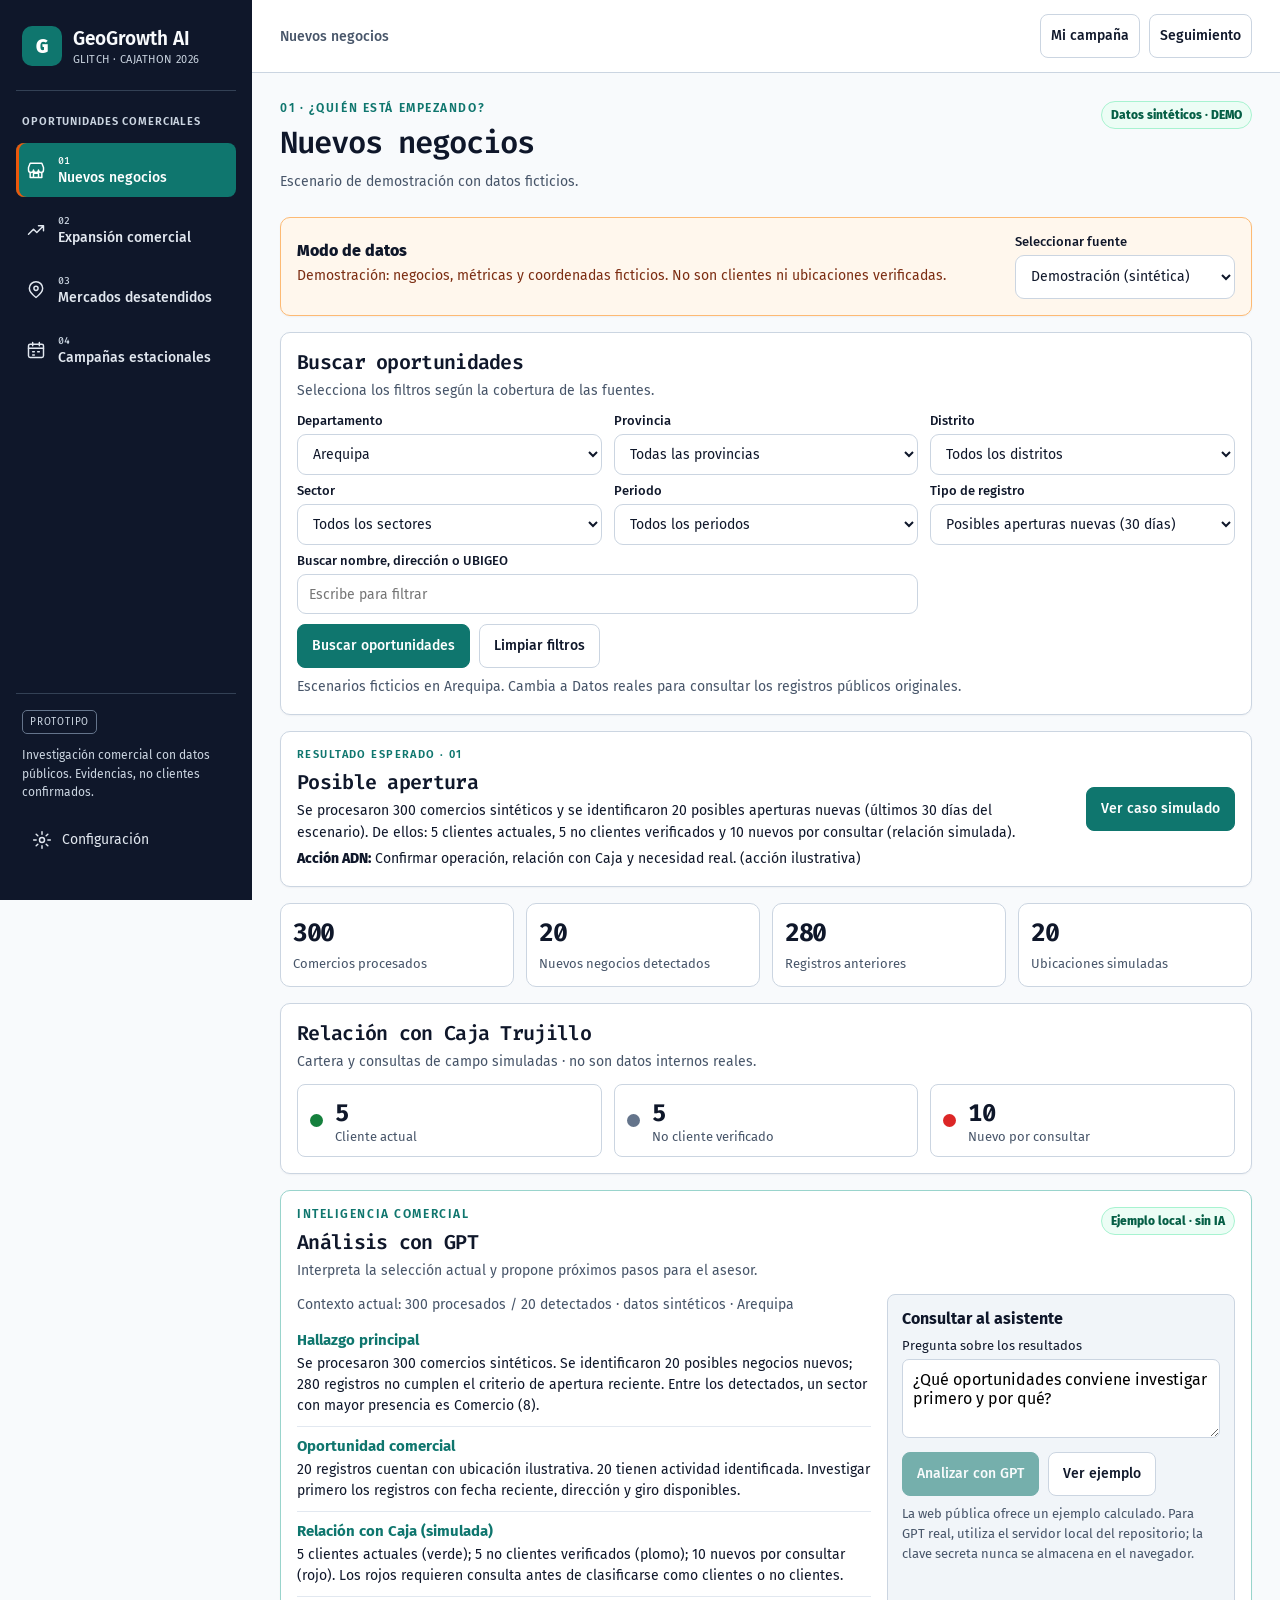
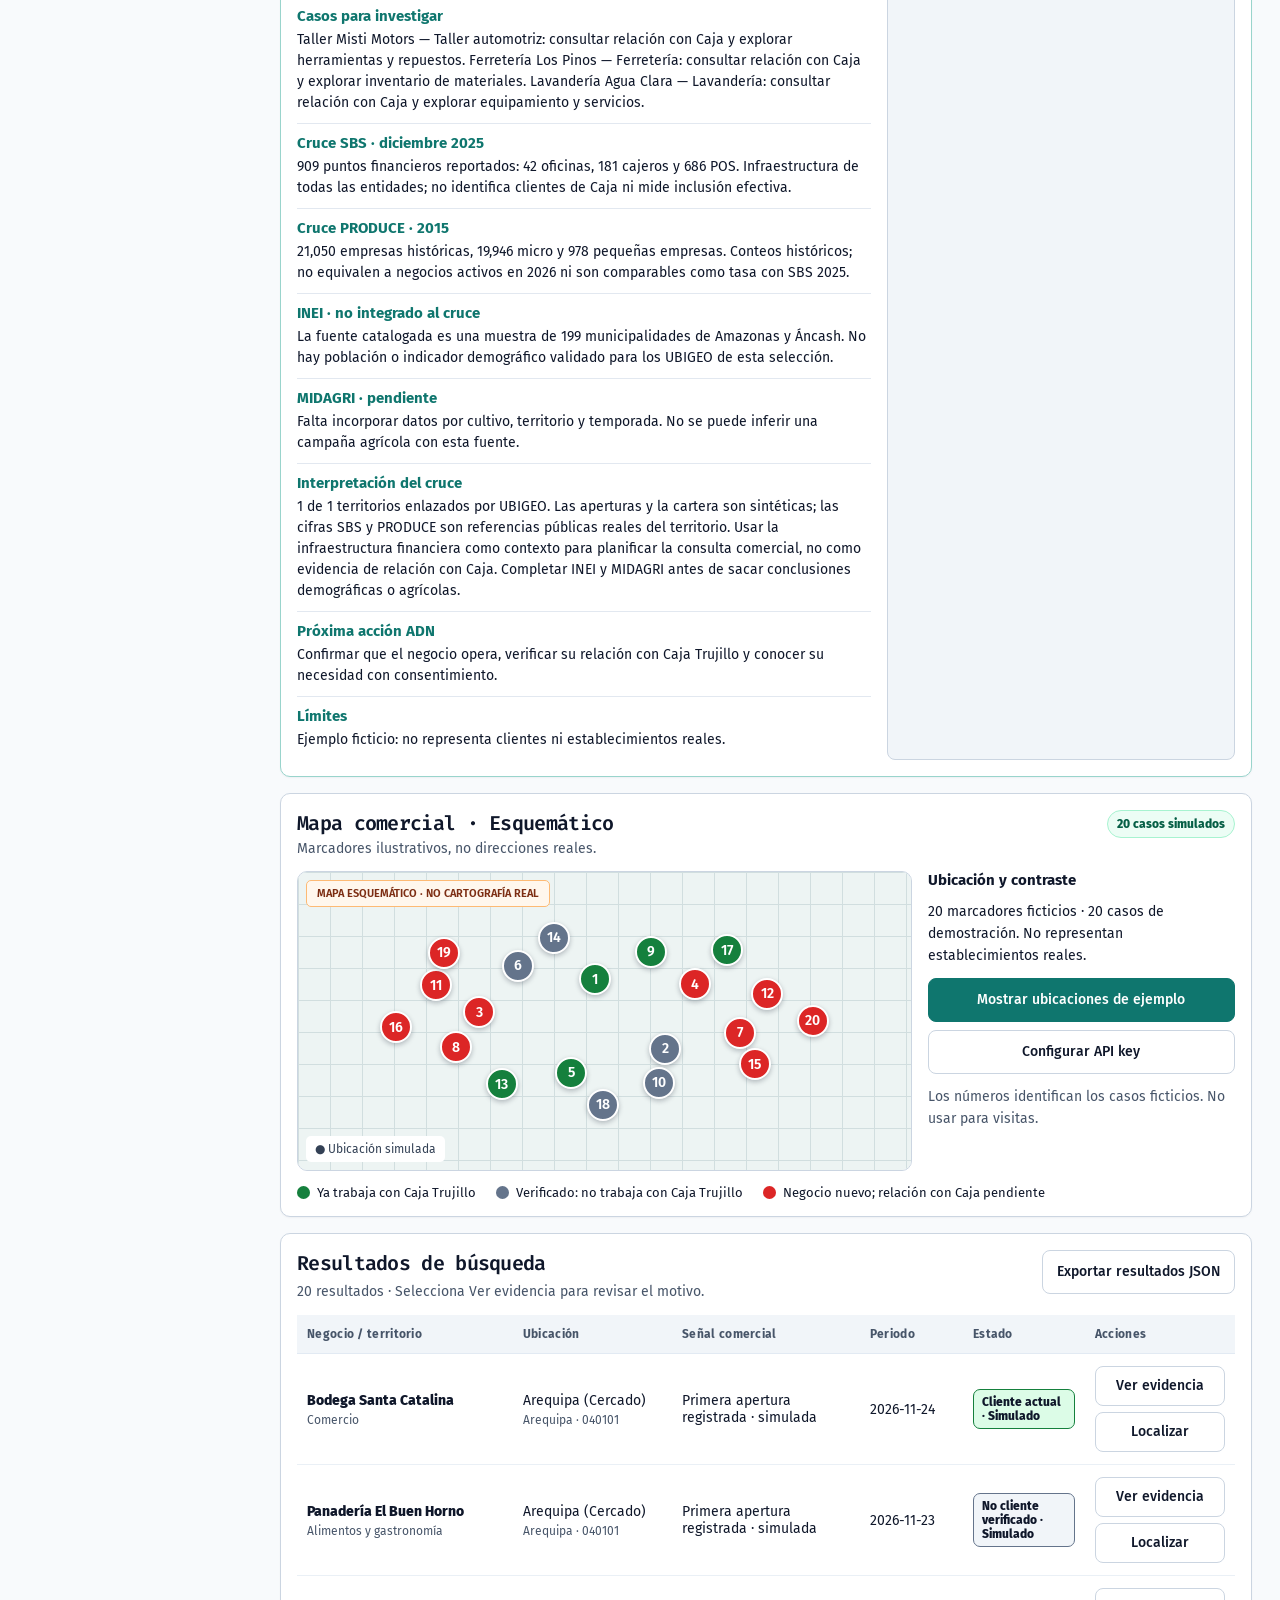
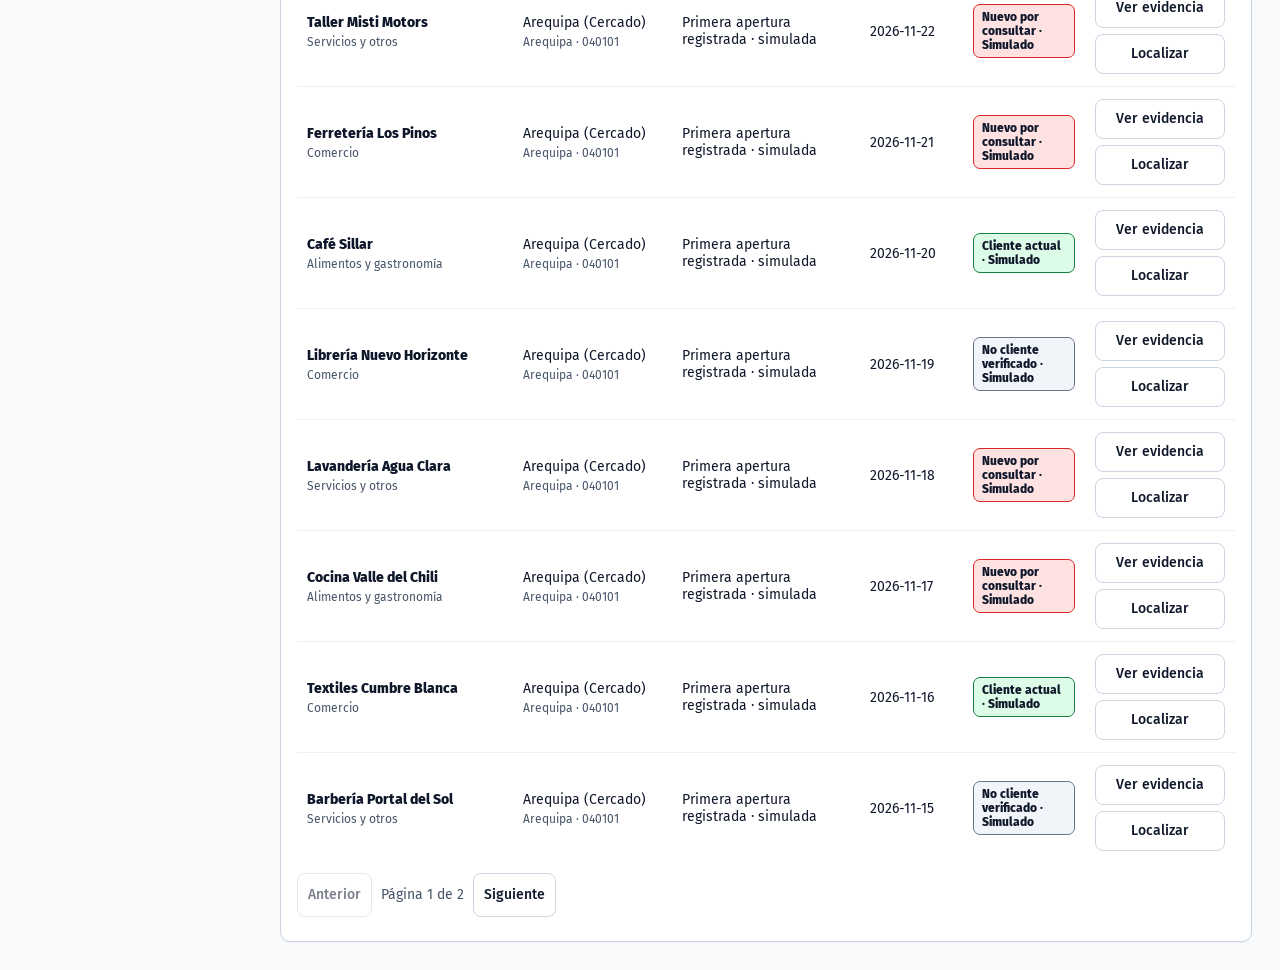
==== index.html @ cb809e3d "Include territorial source cross-reference in commercial GPT analysis" ====
<!doctype html>
<html lang="es"><head><meta charset="utf-8"><meta name="viewport" content="width=device-width, initial-scale=1">
<meta name="description" content="GeoGrowth AI: Nuevos negocios. Prototipo de investigación comercial territorial.">
<title>Nuevos negocios · GeoGrowth AI</title>
<link rel="stylesheet" href="assets/app.css?v=029e3f1d6f1f"><link rel="stylesheet" href="assets/mercados-desatendidos.css?v=26a26fd97ef8"><link rel="stylesheet" href="assets/pro-max.css?v=c8edd06e86af">
<script defer src="assets/shell.js?v=7aade45a025c"></script><script defer src="assets/map-integrado.js?v=fd9ad309660d"></script><script defer src="assets/map-v11-bridge.js?v=2d764fbc8651"></script><script defer src="assets/google-v11.js?v=cdaea2d5b534"></script><script defer src="assets/seasonal.js?v=c3a5a7b56f71"></script><script defer src="assets/campo.js?v=6d9f568d8e3c"></script><script defer src="assets/demo-data.js?v=97afb837b47a"></script><script defer src="assets/ai-analysis.js?v=a35c7c6327af"></script><script defer src="assets/unified.js?v=356809bb41f9"></script><script defer src="assets/app.js?v=afc7b60ac526"></script></head>
<body data-role="analista" data-section="bandeja"><a href="#content" class="skip-link">Saltar al contenido</a>
<div class="layout"><aside class="sidebar" aria-label="Navegación principal"><div class="logo"><div class="logo-mark" aria-hidden="true">G</div><div><b>GeoGrowth AI</b><span>GLITCH · CAJATHON 2026</span></div></div><div class="nav-caption">OPORTUNIDADES COMERCIALES</div><nav class="nav" id="nav" aria-label="Cuatro oportunidades"></nav><div class="side-bottom"><span class="prototype-tag">PROTOTIPO</span><p>Investigación comercial con datos públicos. Evidencias, no clientes confirmados.</p><div id="settingsLink"></div></div></aside><div class="main"><header class="topbar"><span class="breadcrumb" id="breadcrumb">Nuevos negocios</span><div class="actions" id="roleSwitch"></div></header><main id="content" class="main-inner" tabindex="-1"><div class="card" role="status">Cargando GeoGrowth AI…</div></main></div></div><div id="toast" class="toast" role="status" aria-live="polite" hidden></div></body></html>
---- assets/app.css ----
:root{font-family:Inter,ui-sans-serif,"Segoe UI",Arial,sans-serif;color:#152b44;background:#f3f6fa;--navy:#102d4b;--ink:#172c45;--teal:#007b79;--blue:#2e62d2;--line:#dfe7f0;--muted:#637b91;--bg:#f3f6fa;--white:#fff;--green:#14785b}*{box-sizing:border-box}body{margin:0}button,input,select,textarea{font:inherit}button{cursor:pointer}button:disabled{cursor:not-allowed;opacity:.55}a{text-decoration:none;color:#205ab5}h1,h2,h3,h4,p{margin:0}p{line-height:1.55}h1{font-size:27px;letter-spacing:-.045em}h2{font-size:19px;letter-spacing:-.03em}h3{font-size:15px}small{font-size:11px}b,strong{font-weight:750}.layout{display:grid;grid-template-columns:240px minmax(0,1fr);min-height:100vh}.sidebar{background:#102b49;color:#e6f0fc;position:sticky;top:0;height:100vh;display:flex;flex-direction:column;padding:24px 14px}.logo{display:flex;gap:11px;align-items:center;padding:6px 9px 21px;border-bottom:1px solid #ffffff25}.logo-mark{height:40px;width:40px;display:grid;place-items:center;border-radius:11px;background:#30b7ab;color:#07283b;font-size:19px;font-weight:900}.logo b{font-size:17px}.logo span{display:block;font-size:10px;color:#9ab2cb;margin-top:3px}.role{border:1px solid #ffffff32;border-radius:11px;padding:13px;margin:20px 7px 12px;background:#ffffff0d}.role small{color:#9db8d2;display:block}.role b{font-size:13px}.nav{display:grid;gap:5px;margin-top:10px}.nav button,.nav a{width:100%;text-align:left;border:0;background:transparent;color:#cbd9e9;border-radius:9px;padding:12px 13px;display:flex;align-items:center;gap:10px;font-size:12px;font-weight:650}.nav button:hover,.nav a:hover,.nav button.active{background:#ffffff18;color:#fff}.nav .number{font-size:10px;color:#a8d2dc;font-variant-numeric:tabular-nums}.side-bottom{margin-top:auto;padding:15px 11px;font-size:10px;color:#9db7d1;line-height:1.65;border-top:1px solid #ffffff20}.side-bottom a{color:#a9e6ea}.main{min-width:0}.topbar{height:70px;background:#fff;border-bottom:1px solid var(--line);display:flex;align-items:center;justify-content:space-between;padding:0 34px;gap:12px}.topbar .breadcrumb{color:#71839a;font-size:12px}.topbar .actions{display:flex;align-items:center;gap:9px}.topbar .actions a{font-size:11px;font-weight:750}.main-inner{max-width:1440px;padding:30px 34px 90px;margin:auto}.page-head{display:flex;align-items:flex-start;justify-content:space-between;gap:22px;margin-bottom:22px}.eyebrow{font-size:10px;color:#08797c;font-weight:850;letter-spacing:.13em;text-transform:uppercase;display:block;margin-bottom:8px}.subtitle{font-size:12px;color:#698096;margin-top:8px;max-width:850px;line-height:1.7}.badge{display:inline-flex;align-items:center;background:#eaf4f9;border:1px solid #c8e2e8;color:#1d6071;border-radius:99px;font-size:10px;font-weight:800;padding:6px 9px;white-space:nowrap}.badge.amber{background:#fff5e6;border-color:#edddb6;color:#856025}.badge.green{background:#e9f7ef;border-color:#c8e4d4;color:#1a714e}.badge.grey{background:#eef2f7;border-color:#dce3ec;color:#5b6e85}.btn{display:inline-flex;align-items:center;justify-content:center;gap:7px;border:1px solid #cbd9e8;background:#fff;color:#265283;font-size:11px;font-weight:800;padding:11px 14px;border-radius:9px;min-height:39px;line-height:1.2;cursor:pointer}.btn.primary{background:#245dcb;border-color:#245dcb;color:#fff}.btn.teal{background:#007c79;border-color:#007c79;color:#fff}.btn.ghost{background:transparent}.btn.small{padding:8px 10px;min-height:32px}.btn:hover{filter:brightness(.97)}.actions-row{display:flex;flex-wrap:wrap;gap:9px;align-items:center;margin:14px 0}.card{background:#fff;border:1px solid var(--line);border-radius:14px;padding:19px;box-shadow:0 8px 26px #0f345407}.card+.card{margin-top:15px}.card-header{display:flex;justify-content:space-between;align-items:center;gap:15px;margin-bottom:14px}.card-header p{font-size:11px;color:#73869a;margin-top:5px}.card h2,.card h3{color:#173656}.callout{padding:14px 16px;border-radius:11px;border:1px solid #d7e8f0;background:#f1f8fb;color:#385b75;font-size:11px;line-height:1.65;margin:15px 0}.callout.warn{background:#fff9ed;border-color:#f1dfb9;color:#765a2a}.callout.ok{background:#eff9f4;border-color:#d1e9de;color:#326d53}.muted{font-size:11px;color:var(--muted);line-height:1.6}.kpi-grid{display:grid;grid-template-columns:repeat(4,minmax(0,1fr));gap:13px;margin:18px 0}.kpi{padding:19px 17px;background:#fff;border:1px solid var(--line);border-radius:13px}.kpi b{font-size:27px;color:#12375e;display:block;letter-spacing:-.045em;font-variant-numeric:tabular-nums}.kpi small{color:#607d97;line-height:1.5;display:block;margin-top:5px}.grid-2{display:grid;grid-template-columns:repeat(2,minmax(0,1fr));gap:15px}.grid-main{display:grid;grid-template-columns:minmax(0,1.48fr) minmax(270px,.92fr);gap:15px}.grid-3{display:grid;grid-template-columns:repeat(3,minmax(0,1fr));gap:13px}.stepflow{display:grid;grid-template-columns:repeat(5,minmax(0,1fr));gap:9px;margin:20px 0}.step{border:1px solid #d9e6ef;background:#fff;border-radius:11px;padding:14px 13px;min-width:0}.step small{display:block;font-size:10px;color:#8294a5;margin-bottom:7px}.step b{font-size:12px;color:#20456a;line-height:1.45}.form-grid{display:grid;grid-template-columns:repeat(3,minmax(0,1fr));gap:13px}.field label{display:block;font-size:11px;font-weight:750;color:#41607d;margin-bottom:6px}.field input,.field select,.field textarea{width:100%;border:1px solid #cfdae7;background:white;border-radius:9px;min-height:42px;padding:10px 11px;font-size:12px;color:#173653}.field textarea{min-height:95px;resize:vertical}.field input[type=range]{min-height:30px;padding:0}.field small{color:#627a93}.form-grid.two{grid-template-columns:repeat(2,minmax(0,1fr))}.tablewrap{overflow:auto;max-width:100%}table{border-collapse:collapse;width:100%;font-size:11px}thead th{color:#617991;background:#f7f9fc;font-size:10px;letter-spacing:.025em;text-align:left;border-bottom:1px solid #e2eaf3;padding:12px 10px;white-space:nowrap}td{padding:12px 10px;border-bottom:1px solid #eaf0f6;color:#3c5875;vertical-align:top}td strong{color:#1a3d63}tr:last-child td{border-bottom:0}tr:hover td{background:#fbfdff}.num{text-align:right;font-variant-numeric:tabular-nums;white-space:nowrap}.nowrap{white-space:nowrap}.meter{height:9px;border-radius:10px;background:#e7eef5;overflow:hidden;margin:8px 0}.meter>span{height:100%;display:block;background:#177e83}.meter.blue>span{background:#3768d1}.meter.amber>span{background:#d59c34}.stat-line{display:flex;justify-content:space-between;align-items:center;gap:12px;padding:11px 0;border-bottom:1px solid #ebf0f5;font-size:12px}.stat-line:last-child{border:0}.stat-line span{color:#56738f}.stat-line b{font-variant-numeric:tabular-nums;color:#193f64}.formula{background:#0e3050;color:#e6f5fa;padding:17px;border-radius:12px;text-align:center;font-size:19px;font-weight:850;letter-spacing:.01em;font-variant-numeric:tabular-nums}.formula small{display:block;color:#b6ccda;font-size:10px;font-weight:600;margin-top:9px}.signal{padding:15px;background:#f8fbfe;border:1px solid #e3ebf3;border-radius:11px;margin:10px 0}.signal b{font-size:12px;color:#173e63}.signal p{font-size:11px;color:#627b91;margin-top:7px}.signal .meta{font-size:10px;color:#7a91a3;margin-top:7px}.tag{display:inline-block;font-size:10px;font-weight:750;padding:5px 8px;border-radius:7px;background:#eef4fc;color:#2d668b;border:1px solid #d7e7f2}.tag.red{background:#fff1f0;border-color:#eed6d4;color:#b04c3d}.tag.green{background:#edf8ef;border-color:#d5ebd9;color:#287447}.tag.warn{background:#fff6e8;border-color:#ecdbbe;color:#876325}.candidate{padding:16px;border:1px solid #dae5ef;border-radius:12px;margin-bottom:11px;background:#fff}.candidate.active{border-color:#55a2b7;background:#f5fbfe}.candidate h3{font-size:13px}.candidate p{font-size:11px;color:#58738a;margin-top:6px}.candidate .meta{display:flex;gap:7px;flex-wrap:wrap;margin:9px 0}.candidate .btn{margin-top:9px}.brief-head{background:linear-gradient(115deg,#123a63,#126d7a);color:#fff;border-radius:15px;padding:24px;margin:15px 0}.brief-head h2{color:#fff;font-size:23px}.brief-head p{color:#cee4ed;font-size:12px;margin-top:9px;max-width:740px}.brief-head .badge{margin-bottom:10px}.brief-grid{display:grid;grid-template-columns:repeat(2,minmax(0,1fr));gap:11px}.brief-box{background:#f7fafc;border:1px solid #e2edf3;border-radius:11px;padding:14px}.brief-box small{font-size:10px;color:#658097;display:block}.brief-box b{font-size:13px;color:#224466;display:block;margin-top:5px}.list{display:grid;gap:12px}.list-item{border:1px solid #e0eaf3;border-radius:11px;padding:14px;background:#fff}.list-item strong{color:#1e4c77;font-size:12px;display:block;margin-bottom:5px}.list-item p{font-size:11px;color:#57718b}.notice{border-left:3px solid #0e97a0;background:#eef8f9;padding:12px 15px;font-size:11px;color:#356979;line-height:1.65;border-radius:0 9px 9px 0}.code{font-family:ui-monospace,Consolas,monospace;background:#f1f6fb;border:1px solid #dfebf3;border-radius:5px;padding:2px 5px;font-size:11px}.blank{padding:38px;text-align:center;border:1px dashed #bdd1e3;border-radius:12px;color:#68819a;font-size:12px}.toast{position:fixed;right:20px;bottom:20px;z-index:9999;background:#123859;color:#fff;padding:14px 19px;box-shadow:0 12px 32px #09264233;border-radius:11px;max-width:440px;font-size:12px}.toast[hidden]{display:none}.footer-note{font-size:10px;color:#7a91a6;margin:25px 0;line-height:1.65}.highlight{color:#007f7a}.underline{text-decoration:underline}.minichart{height:170px;display:flex;align-items:flex-end;justify-content:space-around;gap:12px;padding:18px 10px 12px;border-bottom:1px solid #dae3ec;margin-top:12px}.minichart .col{flex:1;max-width:110px;display:flex;flex-direction:column;align-items:center;justify-content:end;gap:6px;height:100%}.minichart .bar{width:70%;min-height:3px;border-radius:7px 7px 0 0;background:#2563c5}.minichart .caption{font-size:10px;color:#58738a}.minichart .value{font-size:10px;color:#2b4f72;font-weight:800}.empty-row{text-align:center;color:#8195aa}.pill-list{display:flex;flex-wrap:wrap;gap:7px}.pill-list .pill{border:1px solid #d8e6f2;border-radius:30px;background:#f5f9fc;color:#32628b;padding:8px 12px;font-size:11px;cursor:pointer}.pill-list .pill.active{background:#0e6880;color:white;border-color:#0e6880}.role-banner{display:flex;justify-content:space-between;gap:16px;align-items:center;padding:19px 22px;background:#eaf7f8;border:1px solid #c9e8e9;border-radius:13px;margin-bottom:16px}.role-banner p{color:#496c7a;font-size:11px;margin-top:6px}.statuschip{font-size:10px;font-weight:800;padding:6px 9px;border-radius:5px;background:#e7f4ef;color:#227457}.m0{background:#c3d8e9}.m1{background:#62aaba}.m2{background:#326bd1}.w160{max-width:160px}.print-only{display:none}@media(max-width:1140px){.layout{grid-template-columns:210px minmax(0,1fr)}.main-inner{padding:25px}.topbar{padding:0 25px}.kpi-grid{grid-template-columns:repeat(2,minmax(0,1fr))}.grid-main{grid-template-columns:1fr}}@media(max-width:800px){.layout{grid-template-columns:1fr}.sidebar{height:auto;position:static;padding:12px;display:block}.sidebar .logo{padding:5px 0 10px}.role{margin:8px 0}.nav{display:flex;overflow-x:auto;gap:5px;scrollbar-width:thin}.nav button,.nav a{min-width:max-content;padding:10px}.side-bottom{display:none}.main-inner{padding:20px}.topbar{height:60px;padding:0 20px}.topbar .breadcrumb{max-width:40%;white-space:nowrap;text-overflow:ellipsis;overflow:hidden}.grid-2,.grid-3{grid-template-columns:1fr}.form-grid,.form-grid.two{grid-template-columns:1fr 1fr}.stepflow{grid-template-columns:repeat(2,minmax(0,1fr))}}@media(max-width:520px){.form-grid,.form-grid.two,.brief-grid,.kpi-grid{grid-template-columns:1fr}.main-inner{padding:15px}.topbar{padding:0 15px}.page-head{flex-direction:column}.role-banner{flex-direction:column;align-items:flex-start}.btn{width:auto}.kpi b{font-size:24px}}
.field-shell{min-height:100vh;background:#eef3f8}.field-top{background:#112f4d;color:white;padding:18px max(25px,calc((100vw - 1140px)/2));display:flex;align-items:center;justify-content:space-between;gap:12px}.field-top b{font-size:17px}.field-top small{color:#afc7dc;display:block;margin-top:4px}.field-top a{color:#d7f1fe;font-size:11px}.field-main{max-width:1140px;margin:30px auto 80px;padding:0 24px}.field-main h1{font-size:26px}.field-main>p{font-size:12px;color:#6a7b90;margin:10px 0 20px}.field-grid{display:grid;grid-template-columns:minmax(0,1fr) minmax(360px,.95fr);gap:18px;align-items:start}.field-list{max-height:520px;overflow:auto;padding-right:3px}.field-visit{margin:10px 0;border:1px solid #dce6f1;border-radius:11px;padding:14px;cursor:pointer;background:white}.field-visit.active{border-color:#1a8991;background:#f2fafb}.field-visit b{font-size:12px}.field-visit p{font-size:11px;color:#6b8097;margin-top:6px}.field-form .field{margin-bottom:13px}.field-form .field textarea{min-height:110px}.field-check{display:flex;align-items:center;gap:10px;color:#496278;font-size:12px;margin:15px 0}.field-check input{width:17px;height:17px;accent-color:#2366c9}.field-history{margin-top:18px}.field-history-item{border:1px solid #dbe5ef;border-radius:9px;padding:11px;margin:8px 0;background:white}.field-history-item b{font-size:11px}.field-history-item p{font-size:10px;color:#698196;margin-top:4px}.field-guide{display:flex;gap:12px;flex-wrap:wrap;margin-bottom:20px}.field-guide span{background:#fff;border:1px solid #dde8f1;padding:10px 12px;border-radius:9px;font-size:11px;color:#39617e;font-weight:700}@media(max-width:800px){.field-grid{grid-template-columns:1fr}.field-main{margin-top:17px;padding:0 14px}.field-top{padding:14px}}
/* Mapa aprobado V5, embebido en Admin y Analista sin abrir otra ventana */
.ggmap-grid{display:grid;grid-template-columns:minmax(0,1.8fr) minmax(240px,.8fr);gap:15px;align-items:stretch}
.gg-embedded-map{height:490px;min-height:430px;border-radius:11px;overflow:hidden;position:relative;background:#eaf3f9;border:1px solid #dce6f1}
.gg-embedded-map.ggv5{height:490px;width:100%}
.gg-embedded-map .ggv5-head{max-width:calc(100% - 90px)}
.gg-embedded-map .ggv5-note{font-size:10px;line-height:1.35}
.ggmap-side{border:1px solid #dbe6f0;background:#f8fbfe;border-radius:11px;padding:16px;display:flex;flex-direction:column;gap:11px}
.ggmap-side .stat-line{padding:8px 0;font-size:11px}
.ggmap-side .stat-line b{text-align:right;max-width:54%;overflow-wrap:anywhere}
.ggmap-side .field{margin-bottom:2px}
.ggmap-help{font-size:11px;color:#59758b;line-height:1.6}
.gg-map-placeholder{height:100%;display:grid;place-items:center;color:#60788a;font-size:13px}
@media(max-width:1050px){.ggmap-grid{grid-template-columns:1fr}.ggmap-side{display:block}.ggmap-side .actions-row{margin-bottom:0}.gg-embedded-map{height:450px}}
@media(max-width:620px){.gg-embedded-map,.gg-embedded-map.ggv5{height:350px;min-height:350px}.gg-embedded-map .ggv5-menu{width:122px;right:53px;max-height:180px}.gg-embedded-map .ggv5-head small{font-size:9px}}
---- assets/mercados-desatendidos.css ----
/* GeoGrowth AI — Mercados desatendidos (encapsulado con prefijo .md-) */
.md-wrap { font-size: 13px; color: #0f172a; line-height: 1.45; }
.md-wrap :focus-visible { outline: 3px solid #0f766e; outline-offset: 2px; }

.md-trust-banner {
  display: flex; flex-wrap: wrap; align-items: center; justify-content: space-between; gap: 12px;
  padding: 12px 16px; border-radius: 10px; margin-bottom: 14px;
  background: #f0fdfa; border: 1px solid #99f6e4; color: #134e4a; font-size: 13px;
}
.md-period-banner {
  padding: 10px 14px; border-radius: 8px; margin-bottom: 14px;
  background: #f1f5f9; border-left: 4px solid #475569; color: #1e293b; font-size: 13px;
}

/* Presets y chips */
.md-presets { display: flex; flex-wrap: wrap; gap: 8px; margin-bottom: 12px; }
.md-preset-btn {
  min-height: 44px; padding: 8px 14px; border-radius: 999px; cursor: pointer;
  border: 1px solid #0f766e; background: #fff; color: #0f766e; font-size: 13px; font-weight: 600;
}
.md-preset-btn:hover, .md-preset-btn.active { background: #0f766e; color: #fff; }

.md-chips { display: flex; flex-wrap: wrap; gap: 8px; margin: 10px 0; align-items: center; }
.md-chip {
  display: inline-flex; align-items: center; gap: 6px; padding: 4px 10px; min-height: 32px;
  border-radius: 999px; background: #e2e8f0; color: #0f172a; font-size: 12px; font-weight: 600;
}
.md-chip button {
  border: 0; background: transparent; color: #0f172a; cursor: pointer; font-weight: 700;
  width: 24px; height: 24px; border-radius: 50%;
}

/* Filtros y controles */
.md-filters { display: grid; grid-template-columns: repeat(auto-fit, minmax(175px, 1fr)); gap: 12px; }
.md-field label { display: block; font-size: 12px; font-weight: 600; color: #334155; margin-bottom: 4px; }
.md-field select, .md-field input {
  width: 100%; min-height: 44px; padding: 8px 10px; border: 1px solid #cbd5e1;
  border-radius: 8px; font-size: 13px; color: #0f172a; background: #fff;
}
.md-field select:disabled, .md-field input:disabled { background: #f1f5f9; color: #64748b; cursor: not-allowed; }
.md-filter-bar { display: flex; flex-wrap: wrap; justify-content: space-between; align-items: center; gap: 10px; margin-top: 12px; }

/* KPIs clicables */
.md-kpis { display: grid; grid-template-columns: repeat(auto-fit, minmax(180px, 1fr)); gap: 12px; margin-bottom: 14px; }
.md-kpi {
  text-align: left; padding: 14px; border-radius: 10px; border: 1px solid #cbd5e1;
  background: #fff; cursor: pointer; min-height: 44px; transition: border-color .15s, box-shadow .15s;
}
.md-kpi:hover, .md-kpi.active { border-color: #0f766e; box-shadow: 0 0 0 2px #ccfbf1; }
.md-kpi b { display: block; font-size: 22px; color: #0f172a; }
.md-kpi span { display: block; font-size: 13px; color: #334155; font-weight: 600; }
.md-kpi small { display: block; font-size: 12px; color: #475569; margin-top: 2px; }

/* Layout dividido: mapa sticky izquierda, tabla scroll derecha */
.md-split { display: grid; grid-template-columns: minmax(340px, 46%) 1fr; gap: 16px; align-items: start; }
@media (max-width: 1024px) { .md-split { grid-template-columns: 1fr; } }

.md-map-panel { position: sticky; top: 16px; }
.md-map-stage {
  position: relative; width: 100%; height: 460px; background: #f8fafc;
  border: 1px solid #cbd5e1; border-radius: 10px; overflow: hidden;
}
.md-map-stage svg { width: 100%; height: 100%; display: block; }
.md-map-controls { display: flex; flex-wrap: wrap; gap: 8px; margin-top: 10px; align-items: center; justify-content: space-between; }
.md-legend { display: flex; flex-wrap: wrap; gap: 10px; font-size: 12px; color: #334155; margin-top: 10px; }
.md-swatch { display: inline-block; width: 14px; height: 14px; border-radius: 3px; vertical-align: middle; margin-right: 4px; border: 1px solid #94a3b8; }
.md-swatch.insuf { background: repeating-linear-gradient(45deg, #cbd5e1, #cbd5e1 3px, #f1f5f9 3px, #f1f5f9 6px); }
.md-swatch.caja { background: #c8102e; border-color: #991b1b; border-radius: 50%; }
.md-swatch.otras { background: #64748b; border-color: #334155; border-radius: 50%; }

/* Tabla */
.md-table-panel { max-height: 620px; overflow: auto; }
.md-table { width: 100%; border-collapse: collapse; font-size: 13px; }
.md-table th {
  position: sticky; top: 0; background: #f8fafc; z-index: 2; padding: 10px 8px;
  text-align: left; border-bottom: 2px solid #cbd5e1; font-size: 12px; color: #1e293b;
}
.md-table th button {
  background: none; border: 0; font: inherit; font-weight: 700; color: inherit; cursor: pointer;
  min-height: 36px; display: inline-flex; align-items: center; gap: 4px;
}
.md-table td { padding: 10px 8px; border-bottom: 1px solid #e2e8f0; vertical-align: middle; }
.md-table tr.md-row { cursor: pointer; }
.md-table tr.md-row:hover, .md-table tr.md-row.is-hover { background: #f0fdfa; }
.md-table tr.md-row.is-selected { background: #ccfbf1; }

/* Insignias accesibles (solo escala teal/azul y grises) */
.md-pill { display: inline-block; padding: 3px 8px; border-radius: 999px; font-size: 12px; font-weight: 700; }
.md-pill.alta { background: #0f766e; color: #fff; }
.md-pill.media { background: #0284c7; color: #fff; }
.md-pill.baja { background: #e2e8f0; color: #1e293b; }
.md-pill.insuf {
  background: repeating-linear-gradient(45deg, #e2e8f0, #e2e8f0 4px, #f8fafc 4px, #f8fafc 8px);
  color: #334155; border: 1px solid #94a3b8;
}
.md-pill.sin-puntos { background: #1e3a8a; color: #fff; }
.md-pill.ev-alta { background: #ecfeff; color: #155e75; border: 1px solid #67e8f9; }
.md-pill.ev-parcial { background: #f1f5f9; color: #334155; border: 1px solid #cbd5e1; }
.md-pill.ev-baja { background: #f8fafc; color: #475569; border: 1px dashed #94a3b8; }

.md-bar { width: 72px; height: 8px; background: #e2e8f0; border-radius: 999px; overflow: hidden; margin-top: 4px; }
.md-bar > span { display: block; height: 100%; background: #0f766e; }

/* Drawer lateral de evidencia */
.md-drawer-backdrop {
  position: fixed; inset: 0; background: rgba(15, 23, 42, .35); z-index: 90;
  display: flex; justify-content: flex-end;
}
.md-drawer {
  width: min(520px, 94vw); height: 100%; background: #fff; overflow-y: auto;
  padding: 20px; box-shadow: -8px 0 24px rgba(15, 23, 42, .18);
}
.md-drawer-head { display: flex; justify-content: space-between; align-items: start; gap: 12px; border-bottom: 1px solid #e2e8f0; padding-bottom: 12px; }
.md-close { min-width: 44px; min-height: 44px; border-radius: 8px; border: 1px solid #cbd5e1; background: #fff; font-size: 18px; cursor: pointer; }
.md-check-item { display: flex; gap: 10px; align-items: flex-start; padding: 8px 0; border-bottom: 1px solid #f1f5f9; }
.md-check-item input { width: 20px; height: 20px; margin-top: 2px; }

/* Comparador */
.md-compare-bar {
  margin-top: 14px; padding: 12px 16px; border-radius: 10px;
  background: #0f172a; color: #fff; display: flex; flex-wrap: wrap; justify-content: space-between; align-items: center; gap: 10px;
}
.md-compare-grid { display: grid; grid-template-columns: repeat(auto-fit, minmax(220px, 1fr)); gap: 12px; margin-top: 12px; }
.md-btn { min-height: 44px; padding: 8px 14px; border-radius: 8px; border: 1px solid #cbd5e1; background: #fff; color: #0f172a; font-size: 13px; font-weight: 600; cursor: pointer; }
.md-btn.primary { background: #0f766e; border-color: #0f766e; color: #fff; }
.md-btn:disabled { opacity: .55; cursor: not-allowed; }
---- assets/pro-max.css ----
@import url('https://fonts.googleapis.com/css2?family=Fira+Code:wght@400;500;600&family=Fira+Sans:wght@400;500;600;700&display=swap');
/* UI UX Pro Max — generated Data-Dense Dashboard. See design-system/geogrowth-ai/MASTER.md. */
:root{--color-primary:#0F766E;--color-on-primary:#FFFFFF;--color-secondary:#334155;--color-accent:#EA580C;--color-on-accent:#000;--color-background:#F8FAFC;--color-foreground:#0F172A;--color-card:#FFFFFF;--color-muted:#F1F5F9;--color-muted-foreground:#475569;--color-border:#CBD5E1;--color-destructive:#DC2626;--color-ring:#0F766E;--navy:var(--color-secondary);--ink:var(--color-foreground);--teal:var(--color-primary);--blue:var(--color-primary);--line:var(--color-border);--muted:var(--color-muted-foreground);--bg:var(--color-background);font-family:"Fira Sans",system-ui,sans-serif;color:var(--ink);background:var(--bg);font-size:16px}
body{background:var(--bg)}.layout{grid-template-columns:252px minmax(0,1fr)}.sidebar{background:#0F172A;padding:22px 16px;color:#F8FAFC}.logo{padding:4px 6px 24px;border-color:#334155}.logo-mark{background:var(--color-primary);color:white;border-radius:10px;flex:none}.logo b{font-size:19px;font-weight:600}.logo span{color:#CBD5E1;font-size:11px;letter-spacing:.04em}.nav-caption{font-size:11px;font-weight:600;color:#CBD5E1;letter-spacing:.08em;margin:24px 6px 5px}.nav{gap:6px}.nav a{min-height:54px;color:#E2E8F0;font-size:14px;font-weight:500;padding:10px;gap:12px;border-radius:8px;transition:background 160ms,color 160ms}.nav a span{display:grid;gap:2px}.nav a small{font:500 10px "Fira Code",monospace;color:#CBD5E1}.nav a.active,.settings-link.active{background:var(--color-primary);color:white}.nav a:hover,.settings-link:hover{background:#334155;color:white}.nav a.active:hover,.settings-link.active:hover{background:#115E59}.side-bottom{font-size:12px;color:#CBD5E1;border-color:#334155;padding:16px 6px}.side-bottom p{margin:12px 0 16px}.prototype-tag{display:inline-block;border:1px solid #64748B;border-radius:5px;padding:3px 7px;letter-spacing:.08em;font-size:10px}.settings-link{display:flex;align-items:center;gap:10px;color:#E2E8F0!important;min-height:44px;padding:10px;border-radius:8px;font-size:14px}
.topbar{height:auto;min-height:72px;padding:14px 28px;gap:12px;flex-wrap:wrap}.topbar .breadcrumb{font-size:14px;color:var(--muted);font-weight:500}.topbar .actions{flex-wrap:wrap}.main-inner{padding:28px;max-width:1560px}.page-head{margin-bottom:24px;gap:12px}.page-head h1,h1{font-size:clamp(25px,2.4vw,34px);font-weight:600;letter-spacing:-.025em;color:var(--ink)}h2,.card h2{font-size:20px;letter-spacing:-.015em;font-weight:600;color:var(--ink)}h3,.card h3{font-size:16px;color:var(--ink)}.eyebrow{color:var(--color-primary);font-size:12px;font-weight:600}.subtitle,.card-header p,.muted,.role-banner p,.signal p,.list-item p,.callout,.notice{color:var(--muted);font-size:14px;line-height:1.55}.card{border-color:var(--line);border-radius:10px;box-shadow:0 1px 2px #0f172a0b;padding:20px}.card-header{align-items:flex-start}.btn,.btn.small,.md-btn,.md-preset-btn{font-size:14px;min-height:44px;font-weight:500;border-radius:8px;transition:background 160ms,border-color 160ms,box-shadow 160ms}.btn.primary,.btn.teal{background:var(--color-primary);border-color:var(--color-primary);color:white}.btn.primary:hover,.btn.teal:hover{background:#115E59}.btn{color:var(--ink);border-color:var(--line)}.btn:disabled{opacity:.55}.field label,.md-field label{font-size:13px;color:var(--ink);font-weight:500}.field input,.field select,.field textarea,.md-field select,.md-field input{font-size:14px;min-height:44px;border-color:var(--line);color:var(--ink)}.field small,.badge,.tag{font-size:12px}.badge{background:#ECFDF5;border-color:#A7F3D0;color:#065F46;white-space:normal}.kpi{border-radius:10px;padding:17px;min-width:0}.kpi b{font-family:"Fira Code",monospace;font-size:25px;color:var(--ink);letter-spacing:-.06em;overflow-wrap:anywhere}.kpi small{font-size:13px;color:var(--muted)}table{font-size:14px}thead th{font-size:12px;color:var(--muted);background:var(--color-muted)}td{color:var(--ink)}td strong,.stat-line b{color:var(--ink)}tr:hover td{background:#F0FDFA}.stat-line{font-size:14px}.stat-line span{color:var(--muted)}.signal{background:var(--bg);border-color:var(--line)}.signal b,.list-item strong{font-size:14px;color:var(--ink)}.role-banner{background:#F0FDFA;border-color:#99F6E4}.brief-head{background:var(--color-secondary)}.brief-head h2{color:white}.brief-head p{font-size:14px;color:#E2E8F0}.brief-box small,.brief-box b{font-size:13px;color:var(--ink)}.blank{font-size:14px;color:var(--muted)}.formula{background:var(--color-secondary)}.toast{background:#0F172A;font-size:14px}.meter>span{background:var(--color-primary)}.callout.warn{background:#FFF7ED;color:#9A3412;border-color:#FDBA74}.map-placeholder{min-height:320px;display:grid;place-items:center;text-align:center;background:var(--color-muted);border:1px dashed var(--line);border-radius:10px;color:var(--muted);padding:16px}.settings-grid{display:grid;grid-template-columns:minmax(0,1.25fr) minmax(0,.75fr);gap:16px}.settings-grid .card+.card{margin:0}.settings-grid .field{margin:16px 0}.settings-grid .field small{display:block;margin-top:5px}.settings-grid .actions-row{margin-bottom:0}.season-controls{display:grid;grid-template-columns:repeat(3,minmax(0,1fr));gap:14px}.season-map{min-height:360px;border-radius:10px;background:var(--color-muted);display:grid;place-items:center}.season-map:has(>div){display:block}.tablewrap{overflow:auto}.skip-link{position:absolute;left:10px;top:-100px;z-index:9999;background:white;padding:14px;color:#0F172A}.skip-link:focus{top:10px}a:focus-visible,button:focus-visible,input:focus-visible,select:focus-visible,textarea:focus-visible,[tabindex]:focus-visible{outline:3px solid var(--color-ring);outline-offset:3px}.sidebar a:focus-visible{outline-color:#5EEAD4}.md-pill{font-size:12px}.md-btn{color:var(--ink)}.md-drawer{max-width:100vw}.md-period-banner,.md-trust-banner{font-size:14px}.field-visit{font-size:14px}
@media(max-width:1050px){.layout{grid-template-columns:220px minmax(0,1fr)}.main-inner{padding:20px}.settings-grid{grid-template-columns:1fr}}@media(max-width:800px){.layout{display:block}.sidebar{position:static;height:auto;padding:14px}.logo{padding-bottom:12px}.nav-caption{margin:14px 4px 5px}.nav{display:grid;grid-template-columns:repeat(2,minmax(0,1fr));overflow:visible}.nav a{min-width:0;min-height:52px;font-size:13px}.side-bottom{display:block;padding:8px 0 0;border:0}.side-bottom>p,.prototype-tag{display:none}.settings-link{min-height:44px}.topbar{padding:12px 16px;min-height:60px}.topbar .breadcrumb{max-width:none;white-space:normal}.main-inner{padding:16px}.season-controls{grid-template-columns:1fr 1fr}.page-head .badge{max-width:100%}}@media(max-width:520px){.season-controls,.form-grid,.form-grid.two,.settings-grid{grid-template-columns:1fr}.card{padding:14px}.topbar .actions{width:100%}.kpi-grid{grid-template-columns:repeat(2,minmax(0,1fr))}.kpi b{font-size:21px}.nav a{gap:8px}.nav a span{overflow-wrap:anywhere}.grid-2{grid-template-columns:1fr!important}.page-head{flex-direction:column}.gg-embedded-map{max-width:100%}}@media(prefers-reduced-motion:reduce){*,*::before,*::after{scroll-behavior:auto!important;animation:none!important;transition:none!important}}

.page-head h1,h1,h2,.card h2{font-family:'Fira Code',monospace;font-weight:600;letter-spacing:-.035em}.nav a.active{box-shadow:inset 3px 0 var(--color-accent)}.nav a.active small{color:#fff}.card-header p,.subtitle{max-width:80ch}.md-field input,.md-field select{max-width:100%}.md-field,.field,.grid-2>*,.grid-main>*,.season-controls>*{min-width:0}.tablewrap:focus-visible{outline-offset:1px}.season-map{overflow:hidden}.role-banner .badge{max-width:100%}.field-visit[role=button]{min-height:44px}.nav a.active svg{color:#fff}.md-pill.alta{font-weight:600}@media(max-width:800px){.grid-2{grid-template-columns:1fr!important}.md-drawer{width:min(100%,500px)}}

/* Shared opportunity workspace: identical desktop/mobile geometry for the four commercial modules. */
.unified-workspace{display:grid;gap:16px;min-width:0}.unified-workspace>.card{margin:0;min-width:0}.u-filter-grid{display:grid;grid-template-columns:repeat(3,minmax(0,1fr));gap:12px}.u-query{grid-column:1/-1}.u-filter-grid .field{min-width:0}.u-filter-grid .field select,.u-filter-grid .field input{width:100%;max-width:100%}.u-outcome{display:flex;align-items:center;justify-content:space-between;gap:20px}.u-outcome>div{min-width:0}.u-outcome h2{margin:5px 0}.u-outcome p{margin-top:5px}.u-outcome>.btn{flex:none}.u-kpis{display:grid;grid-template-columns:repeat(4,minmax(0,1fr));gap:12px}.u-map-layout{display:grid;grid-template-columns:minmax(0,2fr) minmax(0,1fr);gap:16px}.u-map{height:340px;min-width:0;overflow:hidden;border:1px solid var(--line);border-radius:10px;background:var(--color-muted)}.u-map-canvas{height:100%;width:100%}.u-map-empty{height:100%;display:flex;flex-direction:column;justify-content:center;align-items:center;gap:10px;text-align:center;padding:20px;color:var(--muted)}.u-map-empty b{color:var(--ink)}.u-map-info{display:flex;flex-direction:column;gap:12px;min-width:0}.u-map-actions{display:grid;gap:8px}.u-map-actions .btn{justify-content:center;text-align:center;white-space:normal}.u-map-actions [hidden]{display:none}.u-table{width:100%;min-width:720px;table-layout:fixed}.u-table th,.u-table td{padding:12px 10px;vertical-align:middle;overflow-wrap:anywhere;white-space:normal}.u-table th:nth-child(1){width:23%}.u-table th:nth-child(2){width:17%}.u-table th:nth-child(3){width:20%}.u-table th:nth-child(4){width:11%}.u-table th:nth-child(5){width:13%}.u-table th:nth-child(6){width:16%}.u-table small{display:block;color:var(--muted);margin-top:4px;font-size:12px}.u-row-actions{display:grid;gap:6px}.u-row-actions .btn{justify-content:center;white-space:normal;text-align:center;min-height:40px}.u-detail[hidden]{display:none}.u-detail .brief-box{overflow-wrap:anywhere}.u-next-action{margin-top:16px}.u-map-card .card-header,.u-detail .card-header{flex-wrap:wrap}.u-kpis .kpi{margin:0}.u-filter-grid .field label{display:block}
@media(max-width:1000px){.u-map-layout{grid-template-columns:1fr}.u-map-actions{grid-template-columns:repeat(2,minmax(0,1fr))}.u-map{height:320px}}@media(max-width:650px){.u-filter-grid{grid-template-columns:repeat(2,minmax(0,1fr))}.u-kpis{grid-template-columns:repeat(2,minmax(0,1fr))}.u-outcome{display:block}.u-outcome>.btn{margin-top:12px}.u-map{height:280px}.u-map-actions{grid-template-columns:1fr}.unified-workspace .card-header{flex-wrap:wrap}}@media(max-width:400px){.u-filter-grid{grid-template-columns:1fr}.u-query{grid-column:auto}}

/* More compact initial viewport and consistent map/table spacing. */
.unified-workspace .card{padding:16px}.unified-workspace .card-header{margin-bottom:12px}.unified-workspace .actions-row{margin-top:10px;margin-bottom:8px}.u-filter-grid{gap:8px 12px}.u-query{grid-column:1/3}.u-outcome p{font-size:14px}.u-kpis .kpi{padding:12px}.u-map-card .card-header p{margin-top:2px}.u-map-info h3{font-size:15px}.u-map-info p{font-size:14px}.u-map{height:300px}.u-filter-grid input,.u-filter-grid select{min-height:40px}.u-filter-grid .field{margin-bottom:0}.u-outcome .eyebrow{font-size:11px}.u-detail .brief-box{min-width:0}
@media(max-width:650px){.u-query{grid-column:1/-1}.unified-workspace .card{padding:14px}.u-map{height:260px}}

.u-mode{display:flex;justify-content:space-between;align-items:center;gap:16px;background:#fff7ed;border-color:#fdba74}.u-mode p{font-size:14px;color:#7c2d12;margin:5px 0}.u-mode .field{min-width:220px;margin:0}.u-map{position:relative}.u-demo-map{position:relative;height:100%;width:100%;background-color:#edf4f3;background-image:linear-gradient(#d1dedf 1px,transparent 1px),linear-gradient(90deg,#d1dedf 1px,transparent 1px);background-size:32px 32px}.u-demo-label,.u-google-demo-label{position:absolute;top:8px;left:8px;z-index:2;padding:6px 10px;background:#fff7ed;color:#7c2d12;border:1px solid #fdba74;border-radius:5px;font-size:11px;font-weight:600;pointer-events:none}.u-google-demo-label{top:52px;left:8px}.u-demo-legend{position:absolute;bottom:8px;left:8px;display:flex;flex-wrap:wrap;gap:10px;background:#fff;padding:6px 9px;border-radius:5px;color:#334155;font-size:12px}.u-demo-pin,.u-google-demo-pin{display:grid;place-items:center;border-radius:50%;width:32px;height:32px;background:#0f766e;color:white;border:2px solid white;font:600 14px "Fira Sans",sans-serif;box-shadow:0 2px 5px #0f172a44;cursor:pointer}.u-demo-pin{position:absolute;transform:translate(-50%,-50%)}.u-demo-pin.old,.u-google-demo-pin.old{background:#fff;color:#9a3412;border:2px solid #ea580c}.u-demo-pin:hover{z-index:3}.u-map-actions [hidden]{display:none}.u-mode .field select{width:100%}@media(max-width:650px){.u-mode{display:block}.u-mode .field{min-width:0;margin-top:10px}}

.ai-panel{border-color:#99d4cc}.ai-layout{display:grid;grid-template-columns:minmax(0,1.65fr) minmax(0,1fr);gap:16px}.ai-controls{background:#f1f5f9;border:1px solid #cbd5e1;border-radius:8px;padding:14px;min-width:0}.ai-controls label{display:block;margin:10px 0 6px;font-size:13px}.ai-controls textarea{width:100%;border:1px solid #cbd5e1;border-radius:7px;padding:10px;font:inherit;background:#fff;resize:vertical}.ai-controls p{margin:8px 0;font-size:13px}.ai-block{border-bottom:1px solid #e2e8f0;padding:10px 0;overflow-wrap:anywhere}.ai-block:last-child{border:0}.ai-block h3{font-size:15px;color:#0f766e;margin:0 0 4px}.ai-block p{font-size:14px;margin:0;line-height:1.5}.ai-live{white-space:pre-wrap;font-size:14px;line-height:1.6}.ai-controls .actions-row{flex-wrap:wrap}.ai-panel #ai-context{margin-bottom:5px}@media(max-width:800px){.ai-layout{grid-template-columns:1fr}}

/* Simulated relationship with Caja: distinct from opening and geocoding status. */
.caja-counts{display:grid;grid-template-columns:repeat(3,minmax(0,1fr));gap:12px}.caja-count{display:flex;align-items:center;gap:12px;border:1px solid var(--line);border-radius:8px;padding:12px;min-width:0}.caja-count b{display:block;font-size:24px;font-family:"Fira Code",monospace}.caja-count span{display:block;font-size:13px;color:var(--muted)}.caja-legend{display:flex;flex-wrap:wrap;gap:12px 20px;margin-top:14px;font-size:13px}.caja-legend>span{display:flex;align-items:center;gap:7px}.caja-dot{display:inline-block;width:13px;height:13px;border-radius:50%;flex:none}.caja-client{--caja-color:#15803d;--caja-tint:#dcfce7}.caja-nonclient{--caja-color:#64748b;--caja-tint:#f1f5f9}.caja-pending{--caja-color:#dc2626;--caja-tint:#fee2e2}.caja-dot{background:var(--caja-color)}.u-demo-pin.caja-client,.u-demo-pin.caja-nonclient,.u-demo-pin.caja-pending,.u-google-demo-pin.caja-client,.u-google-demo-pin.caja-nonclient,.u-google-demo-pin.caja-pending{background:var(--caja-color);color:#fff}.tag.caja-tag{background:var(--caja-tint);color:#0f172a;border:1px solid var(--caja-color)}.u-demo-pin.caja-pending,.u-google-demo-pin.caja-pending{animation:caja-pulse 1.6s ease-out infinite;z-index:1}@keyframes caja-pulse{0%{box-shadow:0 0 0 0 #dc262690}75%,100%{box-shadow:0 0 0 10px #dc262600}}@media(prefers-reduced-motion:reduce){.u-demo-pin.caja-pending,.u-google-demo-pin.caja-pending{animation:none!important}}@media(max-width:650px){.caja-counts{grid-template-columns:1fr}.caja-legend{display:grid}}
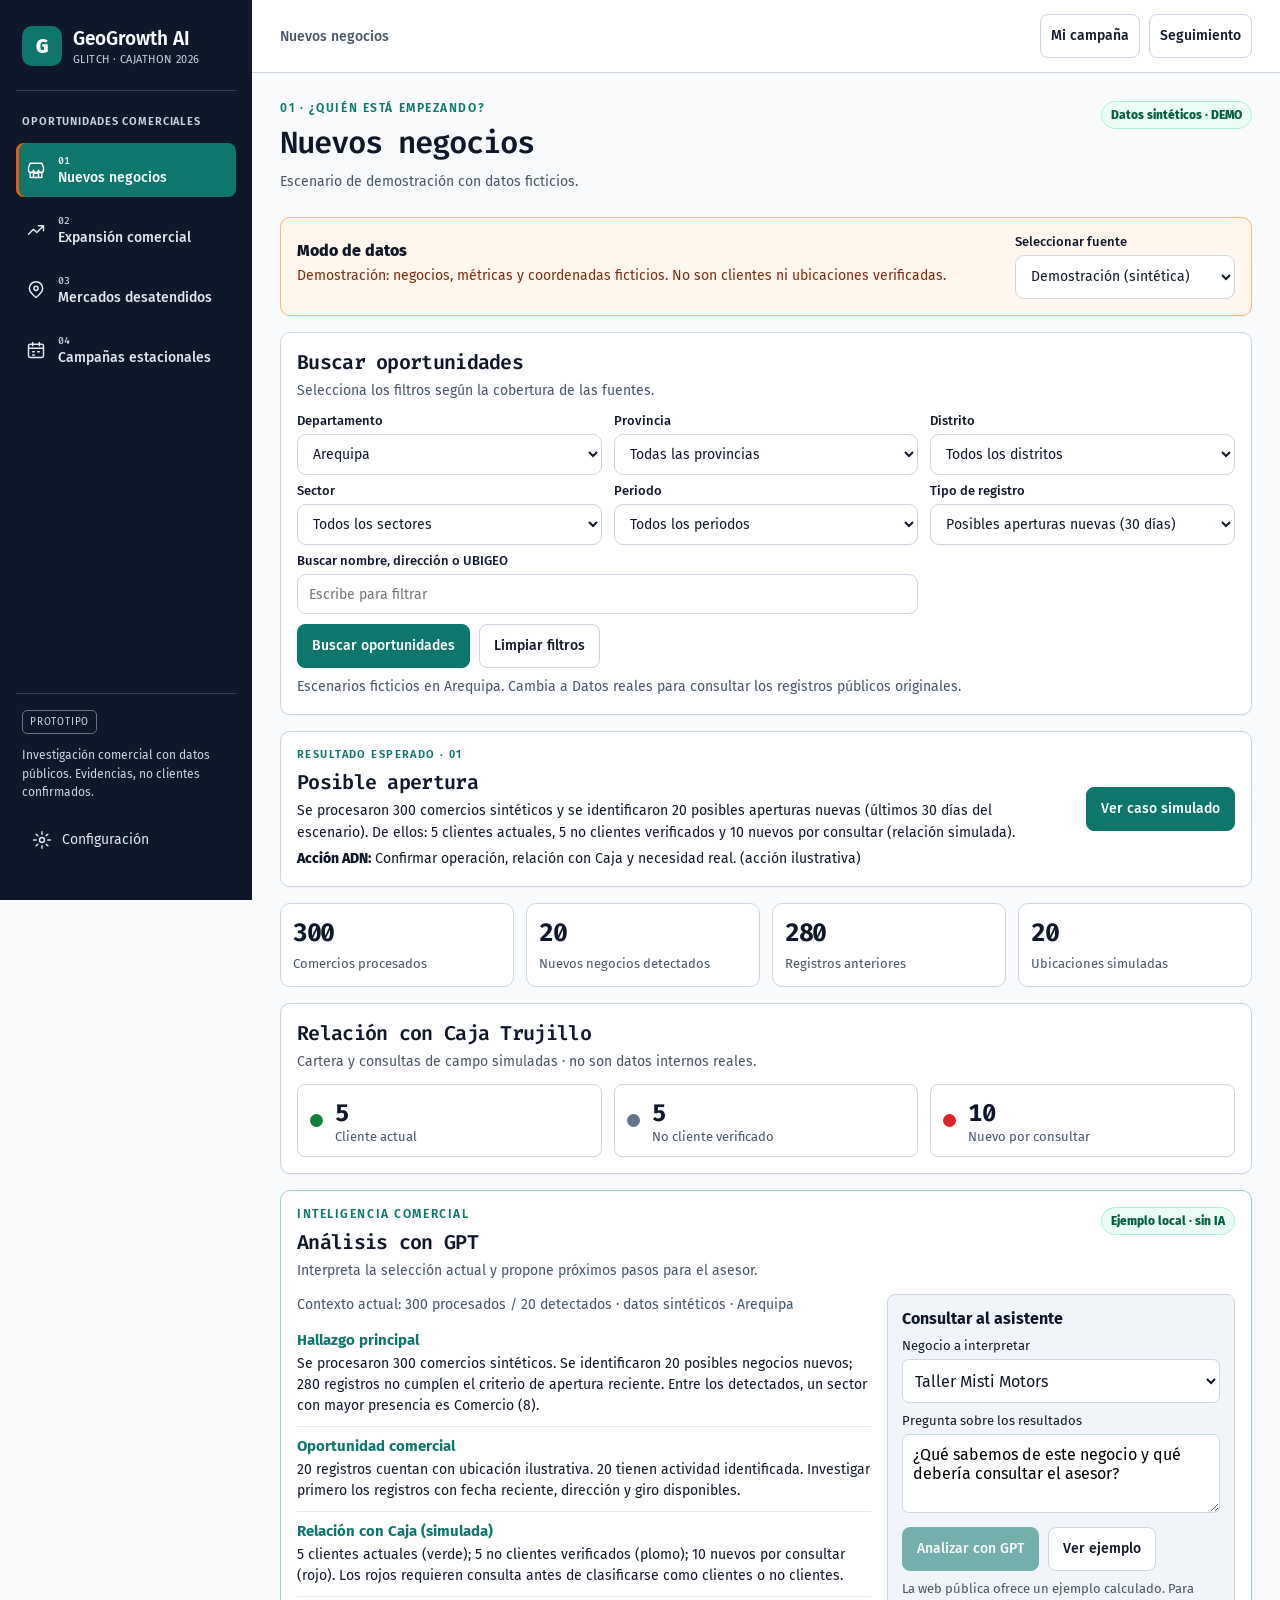
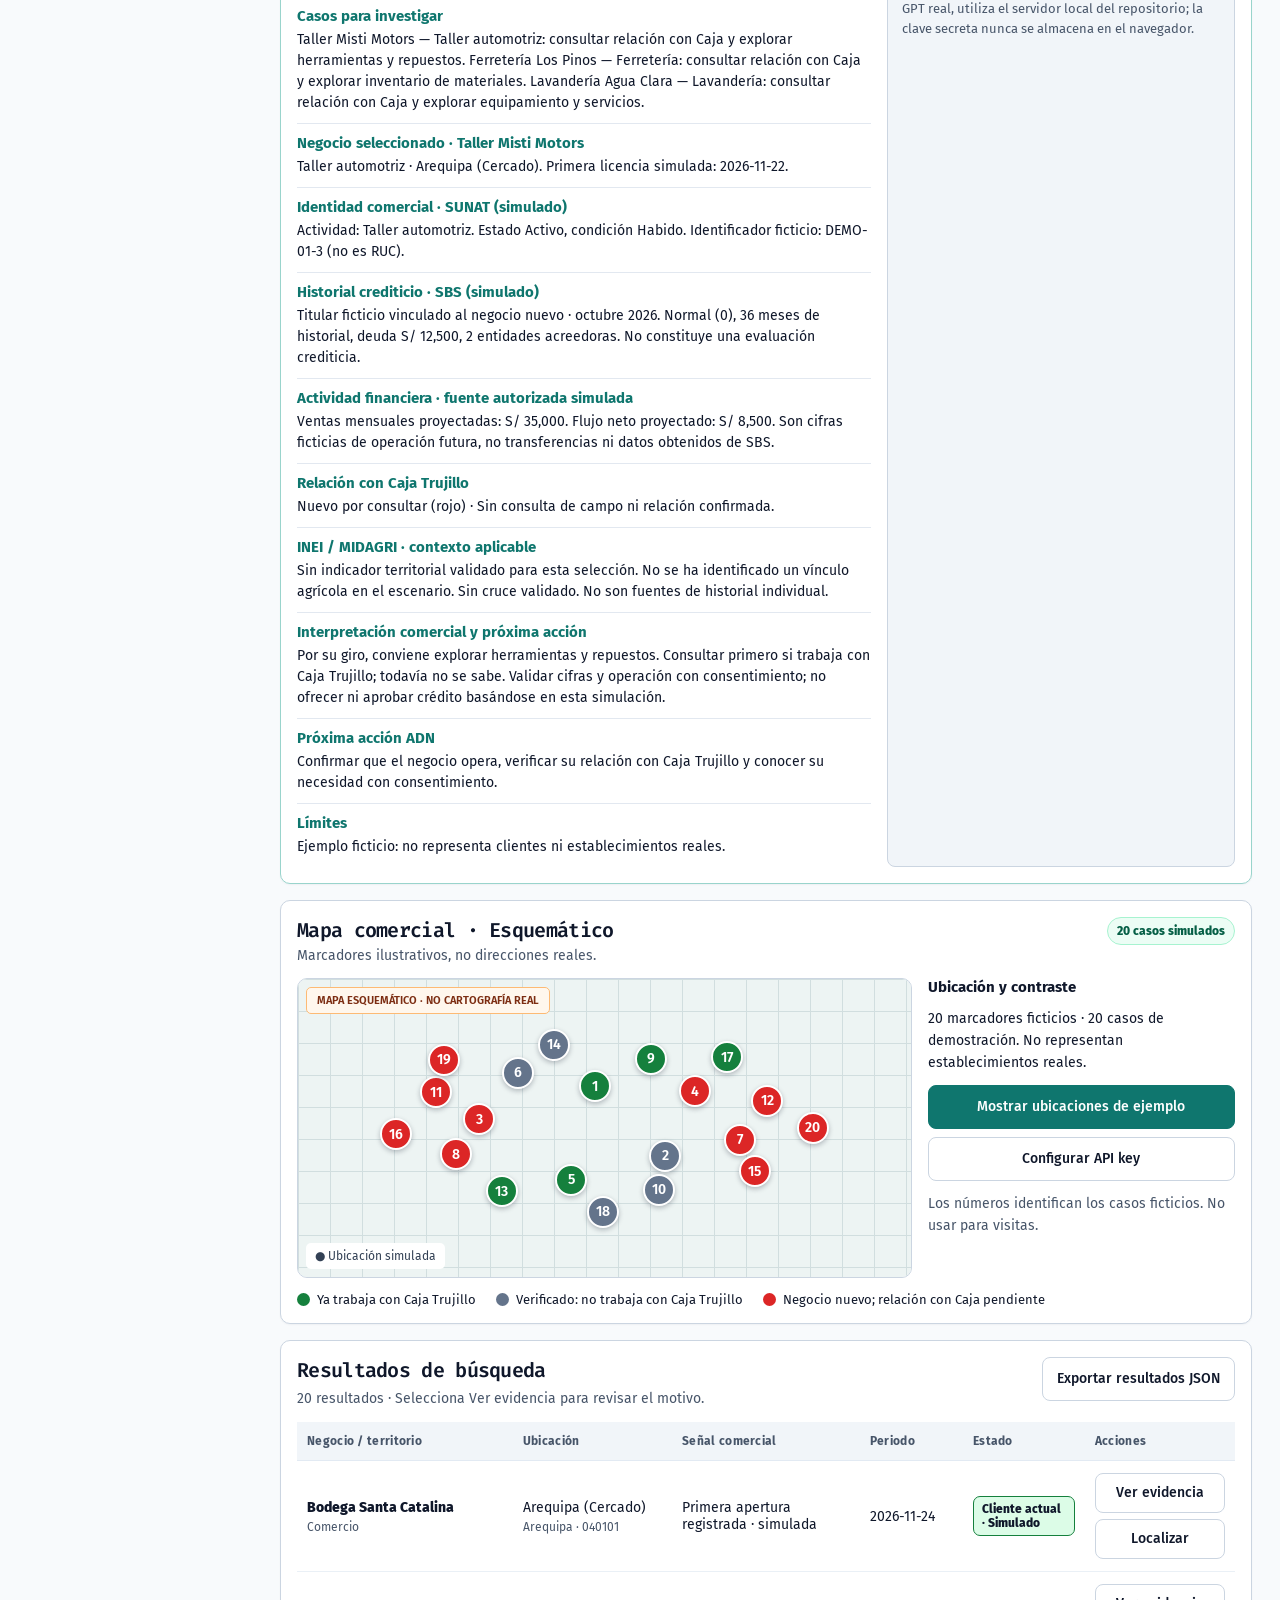
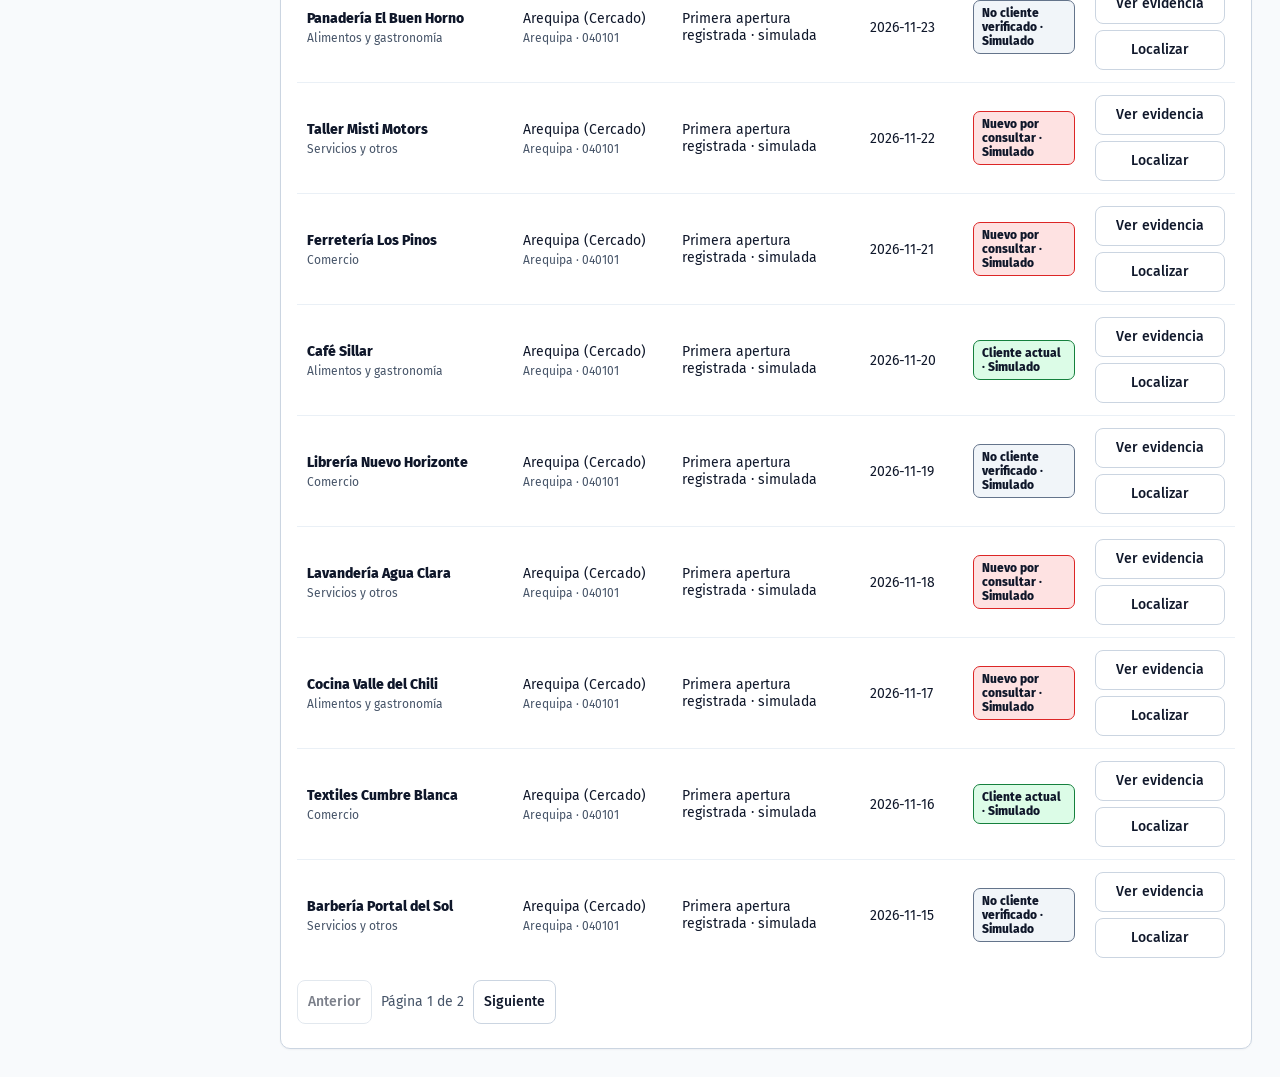
==== commit 5a71960b: "Focus GPT interpretation on individual business source profiles" ====
--- a/index.html
+++ b/index.html
@@ -2,7 +2,7 @@
 <html lang="es"><head><meta charset="utf-8"><meta name="viewport" content="width=device-width, initial-scale=1">
 <meta name="description" content="GeoGrowth AI: Nuevos negocios. Prototipo de investigación comercial territorial.">
 <title>Nuevos negocios · GeoGrowth AI</title>
-<link rel="stylesheet" href="assets/app.css?v=029e3f1d6f1f"><link rel="stylesheet" href="assets/mercados-desatendidos.css?v=26a26fd97ef8"><link rel="stylesheet" href="assets/pro-max.css?v=c8edd06e86af">
-<script defer src="assets/shell.js?v=7aade45a025c"></script><script defer src="assets/map-integrado.js?v=fd9ad309660d"></script><script defer src="assets/map-v11-bridge.js?v=2d764fbc8651"></script><script defer src="assets/google-v11.js?v=cdaea2d5b534"></script><script defer src="assets/seasonal.js?v=c3a5a7b56f71"></script><script defer src="assets/campo.js?v=6d9f568d8e3c"></script><script defer src="assets/demo-data.js?v=97afb837b47a"></script><script defer src="assets/ai-analysis.js?v=a35c7c6327af"></script><script defer src="assets/unified.js?v=356809bb41f9"></script><script defer src="assets/app.js?v=afc7b60ac526"></script></head>
+<link rel="stylesheet" href="assets/app.css?v=029e3f1d6f1f"><link rel="stylesheet" href="assets/mercados-desatendidos.css?v=26a26fd97ef8"><link rel="stylesheet" href="assets/pro-max.css?v=276d6f5cfd9d">
+<script defer src="assets/shell.js?v=7aade45a025c"></script><script defer src="assets/map-integrado.js?v=fd9ad309660d"></script><script defer src="assets/map-v11-bridge.js?v=2d764fbc8651"></script><script defer src="assets/google-v11.js?v=cdaea2d5b534"></script><script defer src="assets/seasonal.js?v=c3a5a7b56f71"></script><script defer src="assets/campo.js?v=6d9f568d8e3c"></script><script defer src="assets/demo-data.js?v=71521508f464"></script><script defer src="assets/ai-analysis.js?v=b42663578ef2"></script><script defer src="assets/unified.js?v=867d0f7d225b"></script><script defer src="assets/app.js?v=afc7b60ac526"></script></head>
 <body data-role="analista" data-section="bandeja"><a href="#content" class="skip-link">Saltar al contenido</a>
 <div class="layout"><aside class="sidebar" aria-label="Navegación principal"><div class="logo"><div class="logo-mark" aria-hidden="true">G</div><div><b>GeoGrowth AI</b><span>GLITCH · CAJATHON 2026</span></div></div><div class="nav-caption">OPORTUNIDADES COMERCIALES</div><nav class="nav" id="nav" aria-label="Cuatro oportunidades"></nav><div class="side-bottom"><span class="prototype-tag">PROTOTIPO</span><p>Investigación comercial con datos públicos. Evidencias, no clientes confirmados.</p><div id="settingsLink"></div></div></aside><div class="main"><header class="topbar"><span class="breadcrumb" id="breadcrumb">Nuevos negocios</span><div class="actions" id="roleSwitch"></div></header><main id="content" class="main-inner" tabindex="-1"><div class="card" role="status">Cargando GeoGrowth AI…</div></main></div></div><div id="toast" class="toast" role="status" aria-live="polite" hidden></div></body></html>
--- a/assets/pro-max.css
+++ b/assets/pro-max.css
@@ -21,3 +21,5 @@
 
 /* Simulated relationship with Caja: distinct from opening and geocoding status. */
 .caja-counts{display:grid;grid-template-columns:repeat(3,minmax(0,1fr));gap:12px}.caja-count{display:flex;align-items:center;gap:12px;border:1px solid var(--line);border-radius:8px;padding:12px;min-width:0}.caja-count b{display:block;font-size:24px;font-family:"Fira Code",monospace}.caja-count span{display:block;font-size:13px;color:var(--muted)}.caja-legend{display:flex;flex-wrap:wrap;gap:12px 20px;margin-top:14px;font-size:13px}.caja-legend>span{display:flex;align-items:center;gap:7px}.caja-dot{display:inline-block;width:13px;height:13px;border-radius:50%;flex:none}.caja-client{--caja-color:#15803d;--caja-tint:#dcfce7}.caja-nonclient{--caja-color:#64748b;--caja-tint:#f1f5f9}.caja-pending{--caja-color:#dc2626;--caja-tint:#fee2e2}.caja-dot{background:var(--caja-color)}.u-demo-pin.caja-client,.u-demo-pin.caja-nonclient,.u-demo-pin.caja-pending,.u-google-demo-pin.caja-client,.u-google-demo-pin.caja-nonclient,.u-google-demo-pin.caja-pending{background:var(--caja-color);color:#fff}.tag.caja-tag{background:var(--caja-tint);color:#0f172a;border:1px solid var(--caja-color)}.u-demo-pin.caja-pending,.u-google-demo-pin.caja-pending{animation:caja-pulse 1.6s ease-out infinite;z-index:1}@keyframes caja-pulse{0%{box-shadow:0 0 0 0 #dc262690}75%,100%{box-shadow:0 0 0 10px #dc262600}}@media(prefers-reduced-motion:reduce){.u-demo-pin.caja-pending,.u-google-demo-pin.caja-pending{animation:none!important}}@media(max-width:650px){.caja-counts{grid-template-columns:1fr}.caja-legend{display:grid}}
+
+.ai-controls select{width:100%;min-height:44px;border:1px solid #cbd5e1;border-radius:7px;padding:8px;font:inherit;background:#fff;color:#0f172a}
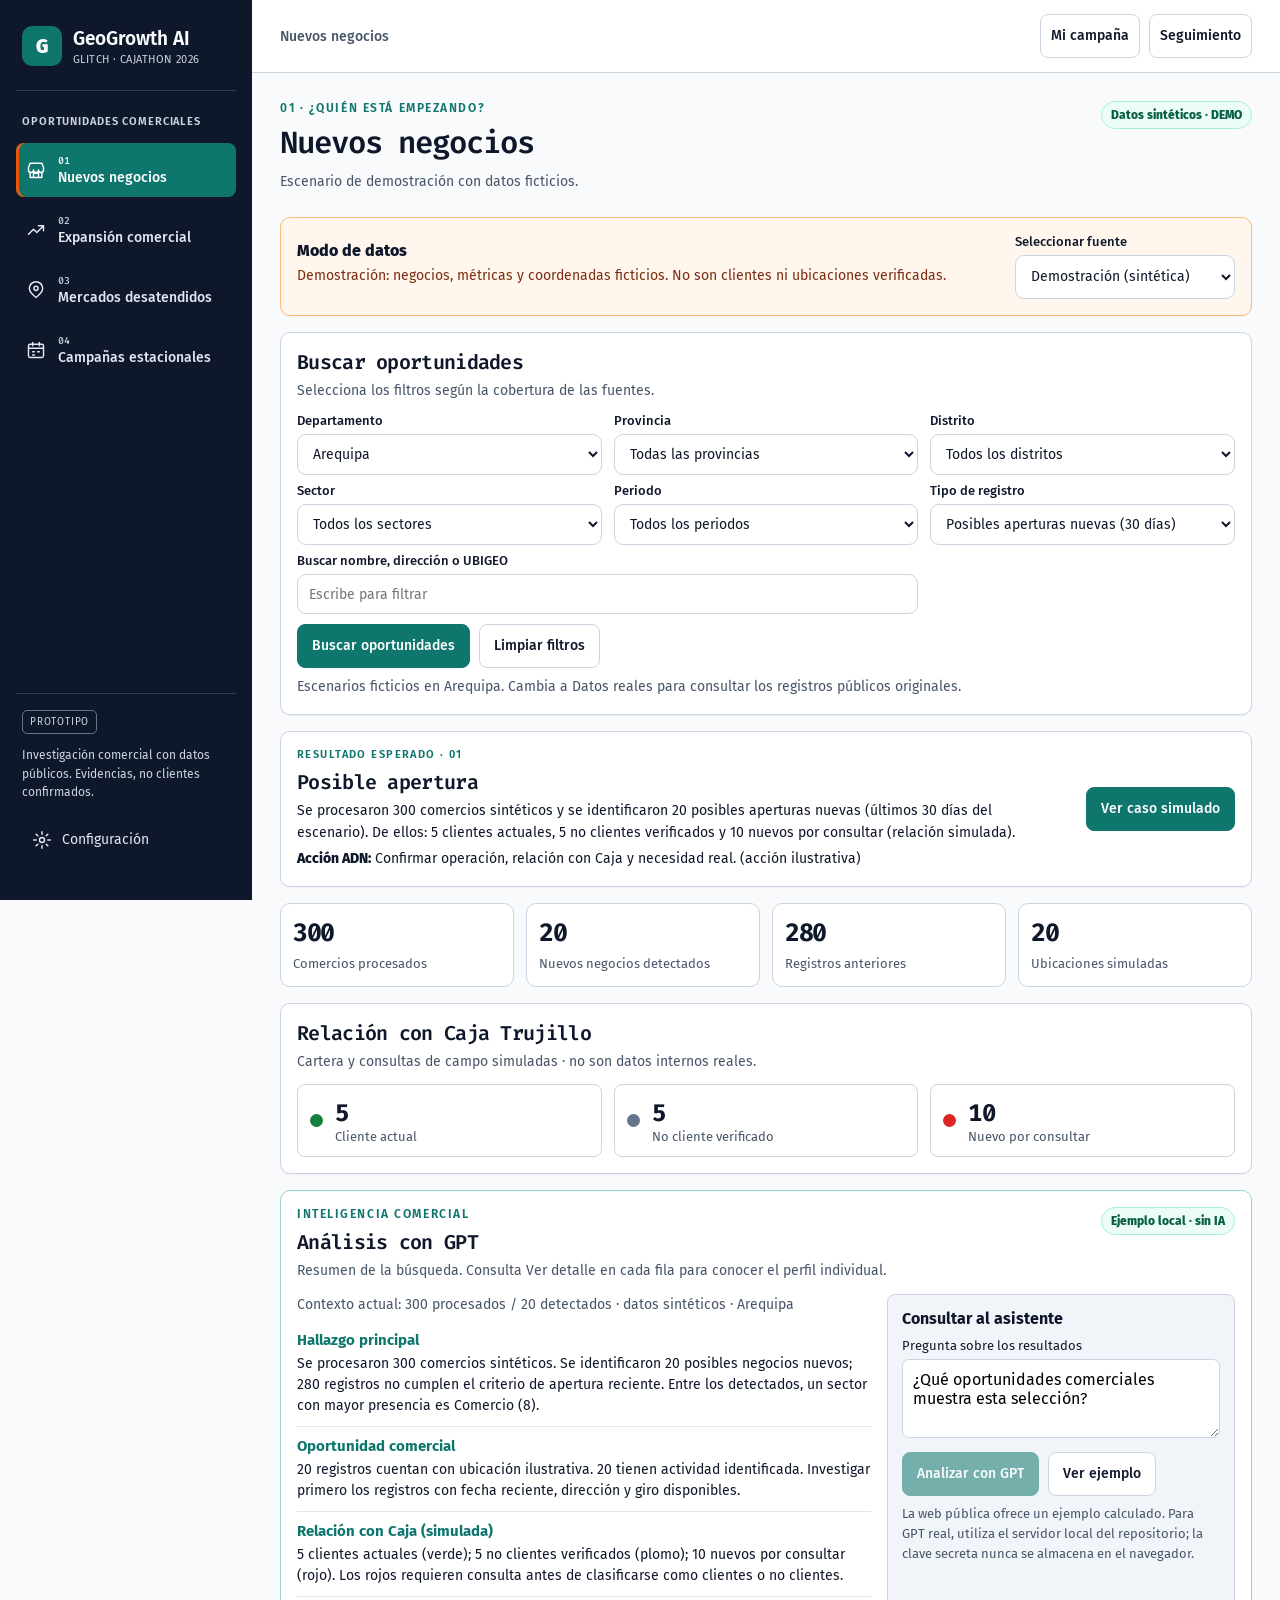
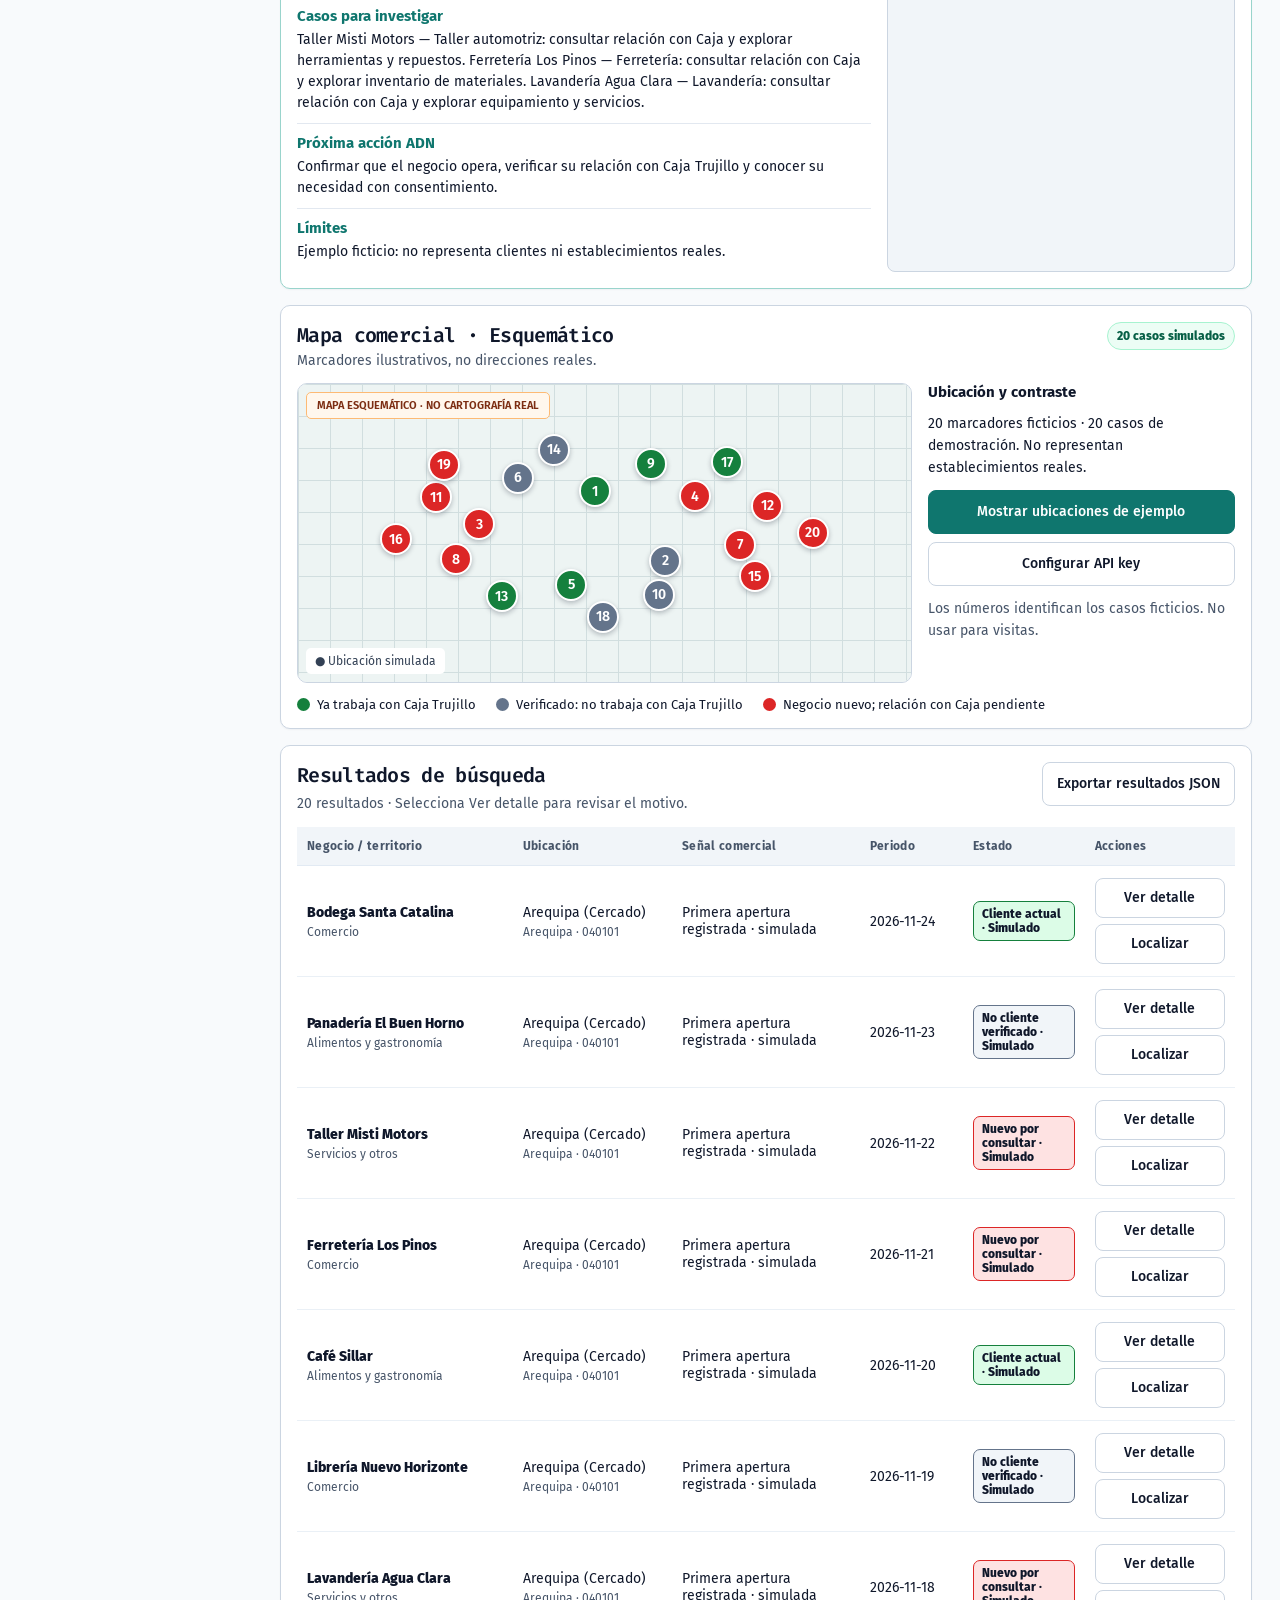
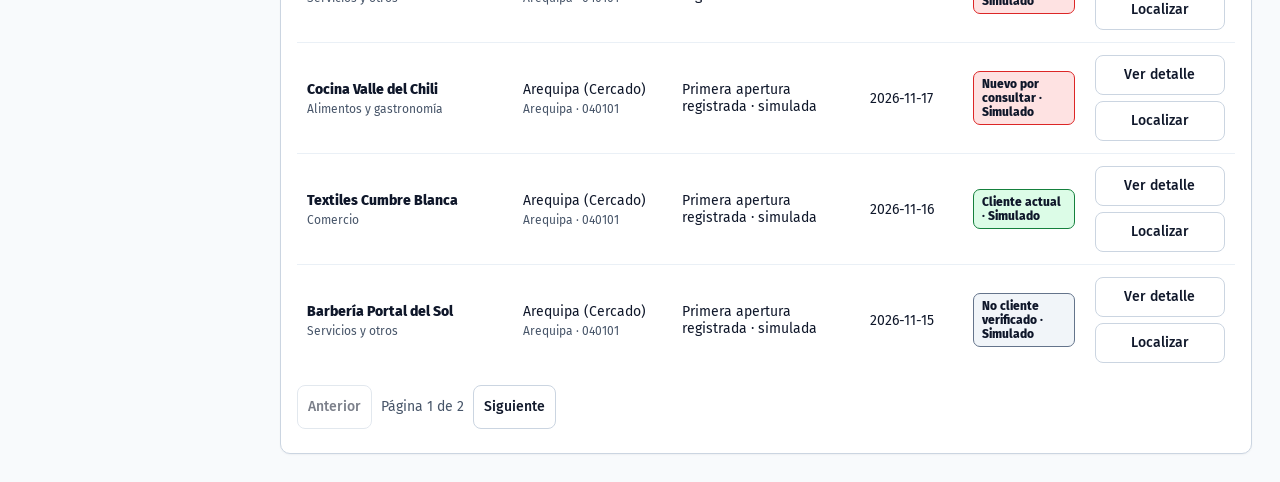
==== commit 44fa91aa: "Separate aggregate analysis from individual business detail and source evidence" ====
--- a/index.html
+++ b/index.html
@@ -2,7 +2,7 @@
 <html lang="es"><head><meta charset="utf-8"><meta name="viewport" content="width=device-width, initial-scale=1">
 <meta name="description" content="GeoGrowth AI: Nuevos negocios. Prototipo de investigación comercial territorial.">
 <title>Nuevos negocios · GeoGrowth AI</title>
-<link rel="stylesheet" href="assets/app.css?v=029e3f1d6f1f"><link rel="stylesheet" href="assets/mercados-desatendidos.css?v=26a26fd97ef8"><link rel="stylesheet" href="assets/pro-max.css?v=276d6f5cfd9d">
-<script defer src="assets/shell.js?v=7aade45a025c"></script><script defer src="assets/map-integrado.js?v=fd9ad309660d"></script><script defer src="assets/map-v11-bridge.js?v=2d764fbc8651"></script><script defer src="assets/google-v11.js?v=cdaea2d5b534"></script><script defer src="assets/seasonal.js?v=c3a5a7b56f71"></script><script defer src="assets/campo.js?v=6d9f568d8e3c"></script><script defer src="assets/demo-data.js?v=71521508f464"></script><script defer src="assets/ai-analysis.js?v=b42663578ef2"></script><script defer src="assets/unified.js?v=867d0f7d225b"></script><script defer src="assets/app.js?v=afc7b60ac526"></script></head>
+<link rel="stylesheet" href="assets/app.css?v=029e3f1d6f1f"><link rel="stylesheet" href="assets/mercados-desatendidos.css?v=26a26fd97ef8"><link rel="stylesheet" href="assets/pro-max.css?v=404ce8a72e3f">
+<script defer src="assets/shell.js?v=7aade45a025c"></script><script defer src="assets/map-integrado.js?v=fd9ad309660d"></script><script defer src="assets/map-v11-bridge.js?v=2d764fbc8651"></script><script defer src="assets/google-v11.js?v=cdaea2d5b534"></script><script defer src="assets/seasonal.js?v=c3a5a7b56f71"></script><script defer src="assets/campo.js?v=6d9f568d8e3c"></script><script defer src="assets/demo-data.js?v=03f931738dd8"></script><script defer src="assets/ai-analysis.js?v=f5a2adff1a40"></script><script defer src="assets/unified.js?v=328bea6df159"></script><script defer src="assets/app.js?v=afc7b60ac526"></script></head>
 <body data-role="analista" data-section="bandeja"><a href="#content" class="skip-link">Saltar al contenido</a>
 <div class="layout"><aside class="sidebar" aria-label="Navegación principal"><div class="logo"><div class="logo-mark" aria-hidden="true">G</div><div><b>GeoGrowth AI</b><span>GLITCH · CAJATHON 2026</span></div></div><div class="nav-caption">OPORTUNIDADES COMERCIALES</div><nav class="nav" id="nav" aria-label="Cuatro oportunidades"></nav><div class="side-bottom"><span class="prototype-tag">PROTOTIPO</span><p>Investigación comercial con datos públicos. Evidencias, no clientes confirmados.</p><div id="settingsLink"></div></div></aside><div class="main"><header class="topbar"><span class="breadcrumb" id="breadcrumb">Nuevos negocios</span><div class="actions" id="roleSwitch"></div></header><main id="content" class="main-inner" tabindex="-1"><div class="card" role="status">Cargando GeoGrowth AI…</div></main></div></div><div id="toast" class="toast" role="status" aria-live="polite" hidden></div></body></html>
--- a/assets/pro-max.css
+++ b/assets/pro-max.css
@@ -23,3 +23,5 @@
 .caja-counts{display:grid;grid-template-columns:repeat(3,minmax(0,1fr));gap:12px}.caja-count{display:flex;align-items:center;gap:12px;border:1px solid var(--line);border-radius:8px;padding:12px;min-width:0}.caja-count b{display:block;font-size:24px;font-family:"Fira Code",monospace}.caja-count span{display:block;font-size:13px;color:var(--muted)}.caja-legend{display:flex;flex-wrap:wrap;gap:12px 20px;margin-top:14px;font-size:13px}.caja-legend>span{display:flex;align-items:center;gap:7px}.caja-dot{display:inline-block;width:13px;height:13px;border-radius:50%;flex:none}.caja-client{--caja-color:#15803d;--caja-tint:#dcfce7}.caja-nonclient{--caja-color:#64748b;--caja-tint:#f1f5f9}.caja-pending{--caja-color:#dc2626;--caja-tint:#fee2e2}.caja-dot{background:var(--caja-color)}.u-demo-pin.caja-client,.u-demo-pin.caja-nonclient,.u-demo-pin.caja-pending,.u-google-demo-pin.caja-client,.u-google-demo-pin.caja-nonclient,.u-google-demo-pin.caja-pending{background:var(--caja-color);color:#fff}.tag.caja-tag{background:var(--caja-tint);color:#0f172a;border:1px solid var(--caja-color)}.u-demo-pin.caja-pending,.u-google-demo-pin.caja-pending{animation:caja-pulse 1.6s ease-out infinite;z-index:1}@keyframes caja-pulse{0%{box-shadow:0 0 0 0 #dc262690}75%,100%{box-shadow:0 0 0 10px #dc262600}}@media(prefers-reduced-motion:reduce){.u-demo-pin.caja-pending,.u-google-demo-pin.caja-pending{animation:none!important}}@media(max-width:650px){.caja-counts{grid-template-columns:1fr}.caja-legend{display:grid}}
 
 .ai-controls select{width:100%;min-height:44px;border:1px solid #cbd5e1;border-radius:7px;padding:8px;font:inherit;background:#fff;color:#0f172a}
+
+.individual-profile{margin-top:20px;border-top:1px solid #cbd5e1;padding-top:18px}.individual-source-grid{display:grid;grid-template-columns:repeat(2,minmax(0,1fr));gap:12px}.individual-source-grid .ai-block{border:1px solid #dbe5e8;border-radius:8px;background:#f8fafc;padding:14px}.individual-source-grid .ai-block:last-child{border:1px solid #99d4cc;background:#f0fdfa;grid-column:1/-1}.detail-ai-controls{margin-top:16px}.detail-ai-controls textarea{max-width:100%}@media(max-width:650px){.individual-source-grid{grid-template-columns:1fr}}
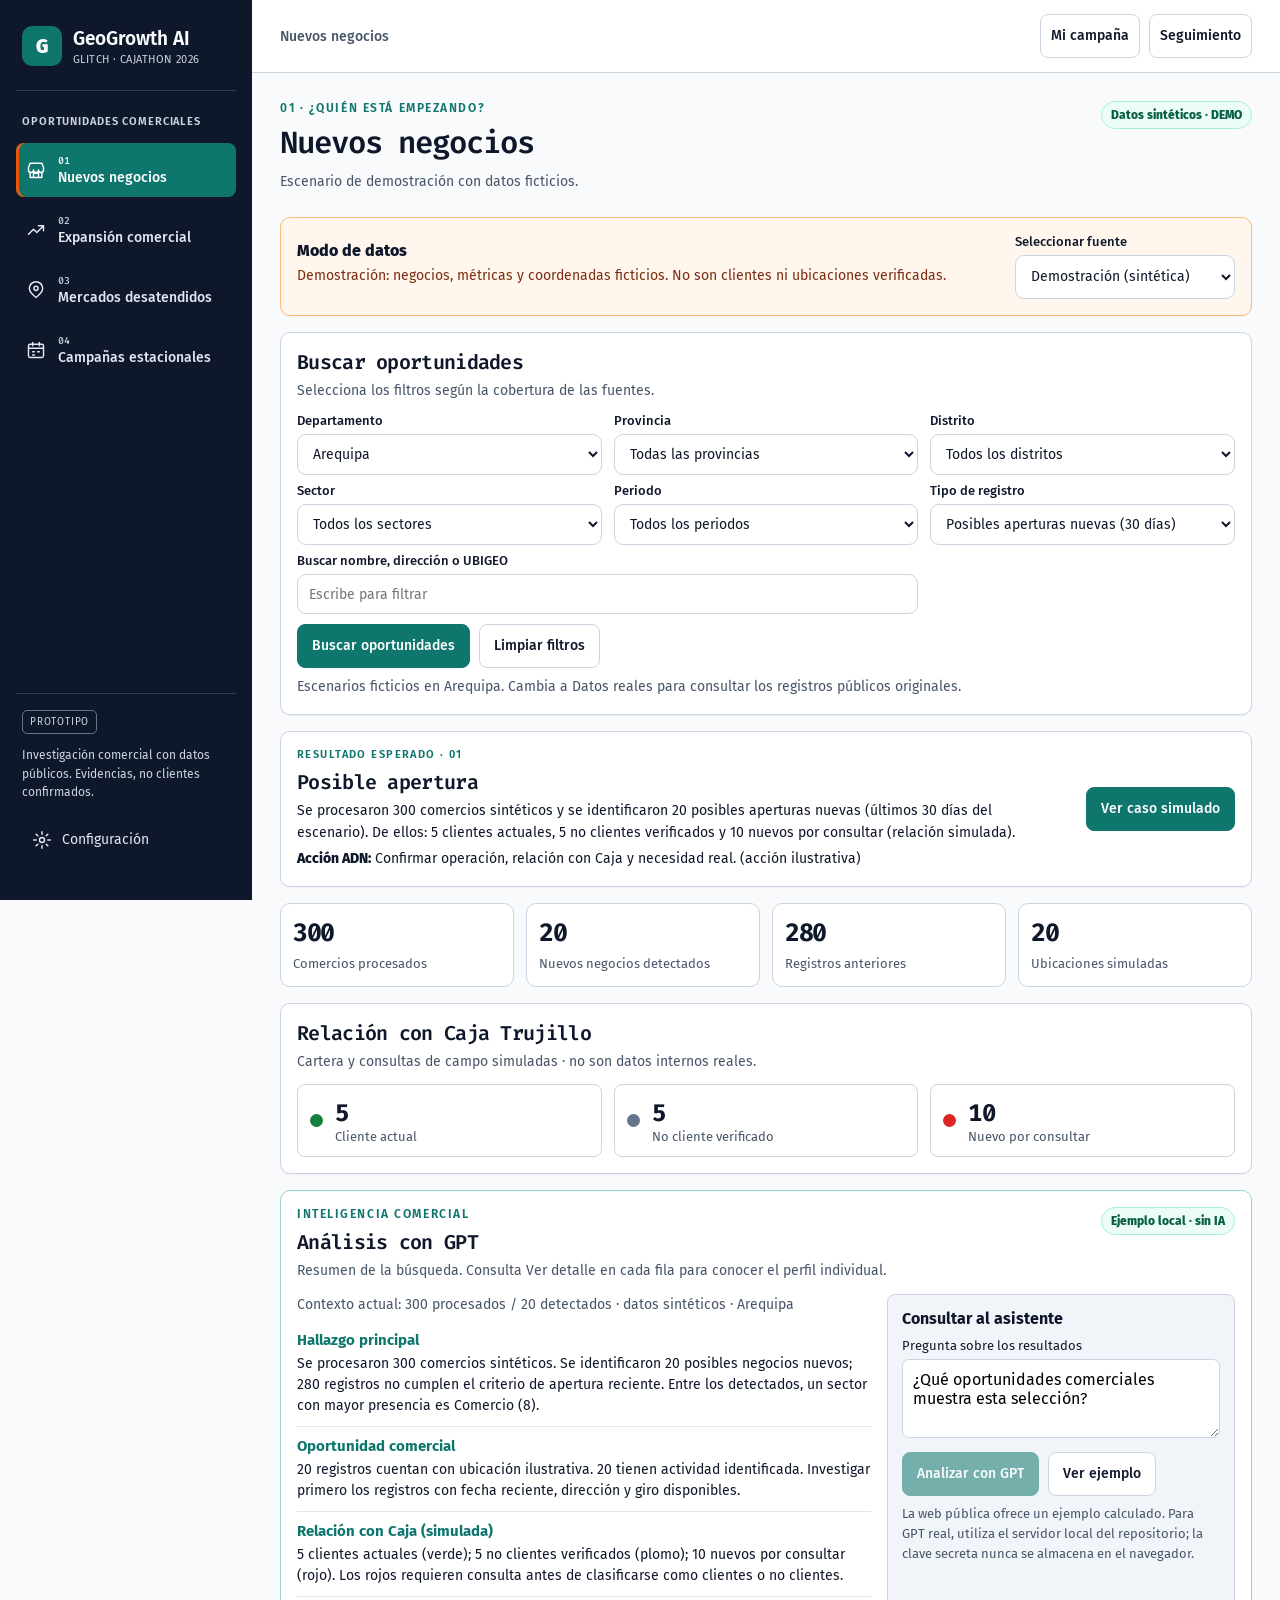
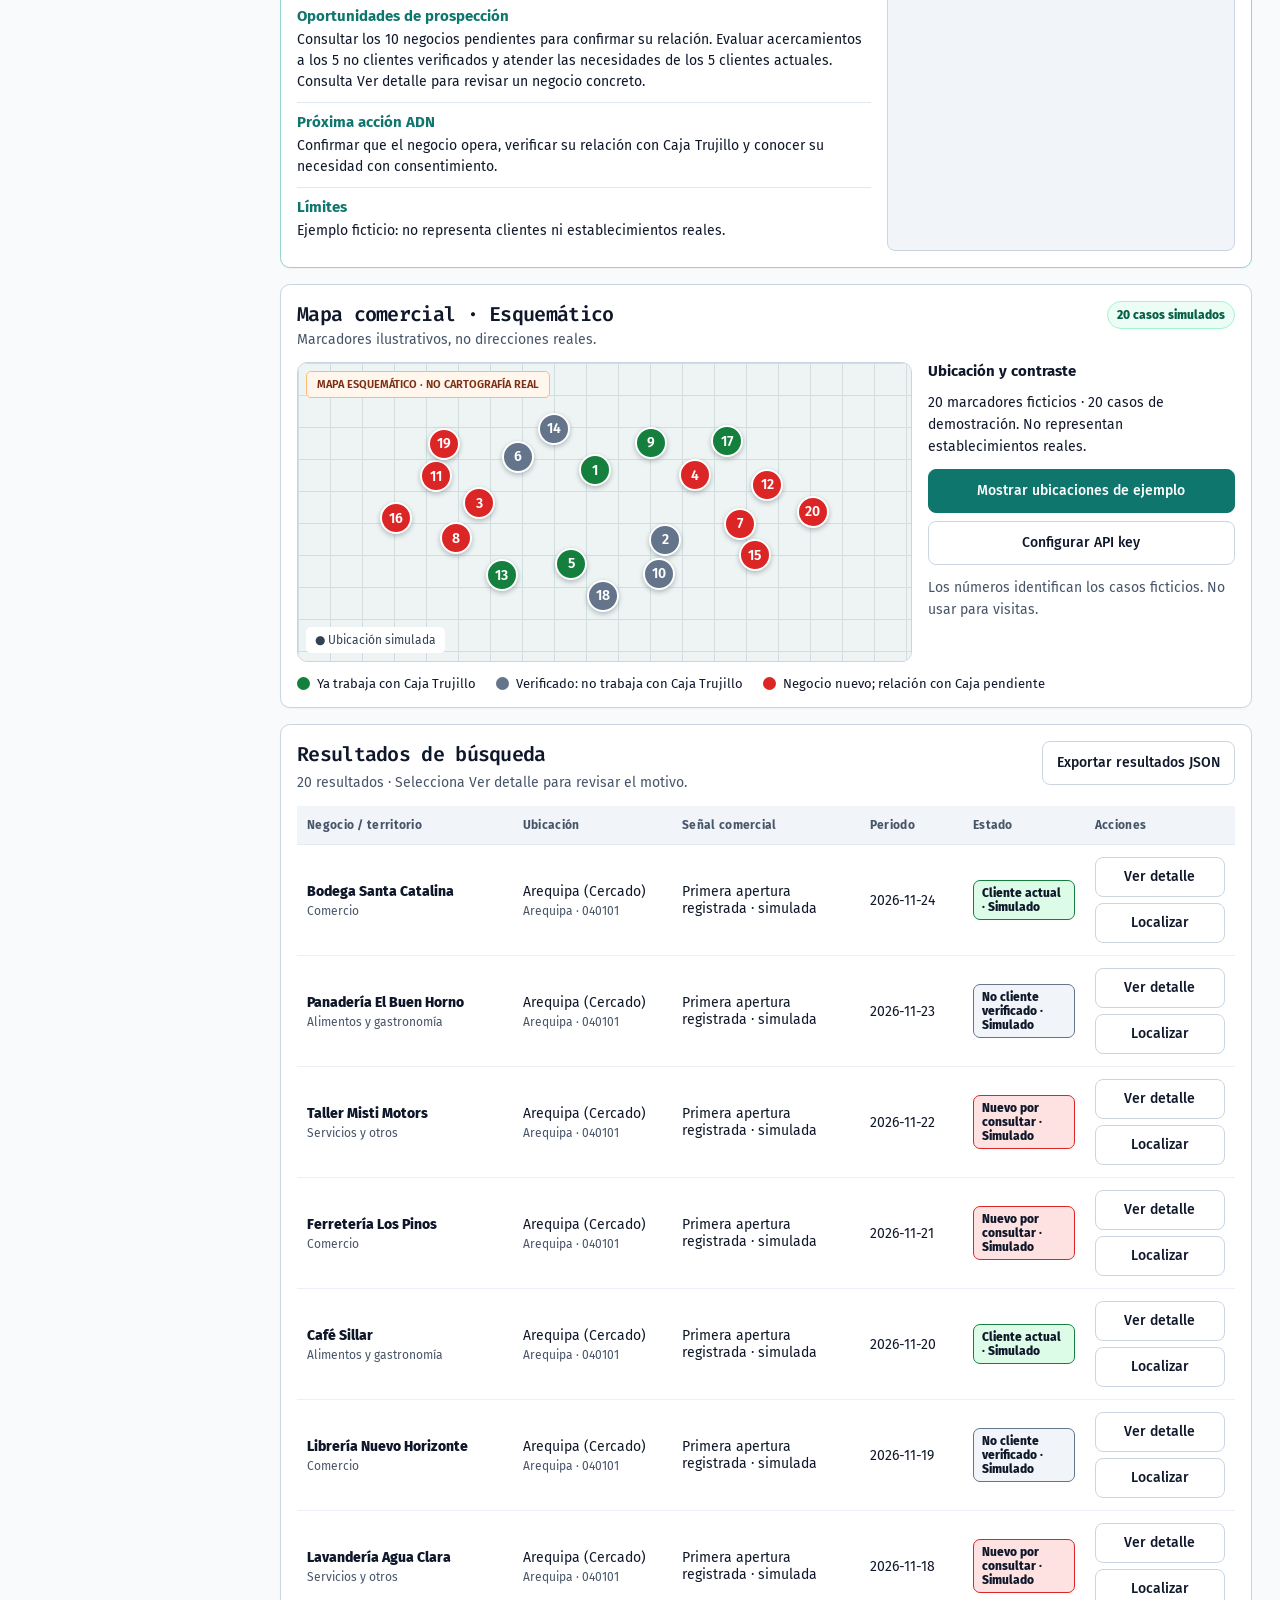
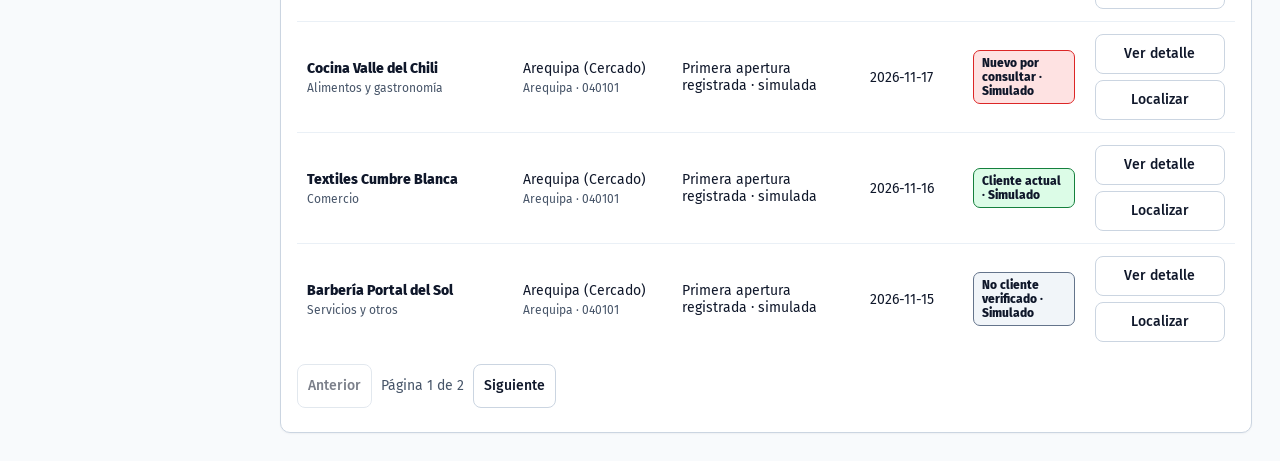
==== commit 3d05ddd7: "Keep GPT analysis aggregate-only and preserve separate business details" ====
--- a/index.html
+++ b/index.html
@@ -3,6 +3,6 @@
 <meta name="description" content="GeoGrowth AI: Nuevos negocios. Prototipo de investigación comercial territorial.">
 <title>Nuevos negocios · GeoGrowth AI</title>
 <link rel="stylesheet" href="assets/app.css?v=029e3f1d6f1f"><link rel="stylesheet" href="assets/mercados-desatendidos.css?v=26a26fd97ef8"><link rel="stylesheet" href="assets/pro-max.css?v=404ce8a72e3f">
-<script defer src="assets/shell.js?v=7aade45a025c"></script><script defer src="assets/map-integrado.js?v=fd9ad309660d"></script><script defer src="assets/map-v11-bridge.js?v=2d764fbc8651"></script><script defer src="assets/google-v11.js?v=cdaea2d5b534"></script><script defer src="assets/seasonal.js?v=c3a5a7b56f71"></script><script defer src="assets/campo.js?v=6d9f568d8e3c"></script><script defer src="assets/demo-data.js?v=03f931738dd8"></script><script defer src="assets/ai-analysis.js?v=f5a2adff1a40"></script><script defer src="assets/unified.js?v=328bea6df159"></script><script defer src="assets/app.js?v=afc7b60ac526"></script></head>
+<script defer src="assets/shell.js?v=7aade45a025c"></script><script defer src="assets/map-integrado.js?v=fd9ad309660d"></script><script defer src="assets/map-v11-bridge.js?v=2d764fbc8651"></script><script defer src="assets/google-v11.js?v=cdaea2d5b534"></script><script defer src="assets/seasonal.js?v=c3a5a7b56f71"></script><script defer src="assets/campo.js?v=6d9f568d8e3c"></script><script defer src="assets/demo-data.js?v=03f931738dd8"></script><script defer src="assets/ai-analysis.js?v=956810b170c4"></script><script defer src="assets/unified.js?v=328bea6df159"></script><script defer src="assets/app.js?v=afc7b60ac526"></script></head>
 <body data-role="analista" data-section="bandeja"><a href="#content" class="skip-link">Saltar al contenido</a>
 <div class="layout"><aside class="sidebar" aria-label="Navegación principal"><div class="logo"><div class="logo-mark" aria-hidden="true">G</div><div><b>GeoGrowth AI</b><span>GLITCH · CAJATHON 2026</span></div></div><div class="nav-caption">OPORTUNIDADES COMERCIALES</div><nav class="nav" id="nav" aria-label="Cuatro oportunidades"></nav><div class="side-bottom"><span class="prototype-tag">PROTOTIPO</span><p>Investigación comercial con datos públicos. Evidencias, no clientes confirmados.</p><div id="settingsLink"></div></div></aside><div class="main"><header class="topbar"><span class="breadcrumb" id="breadcrumb">Nuevos negocios</span><div class="actions" id="roleSwitch"></div></header><main id="content" class="main-inner" tabindex="-1"><div class="card" role="status">Cargando GeoGrowth AI…</div></main></div></div><div id="toast" class="toast" role="status" aria-live="polite" hidden></div></body></html>
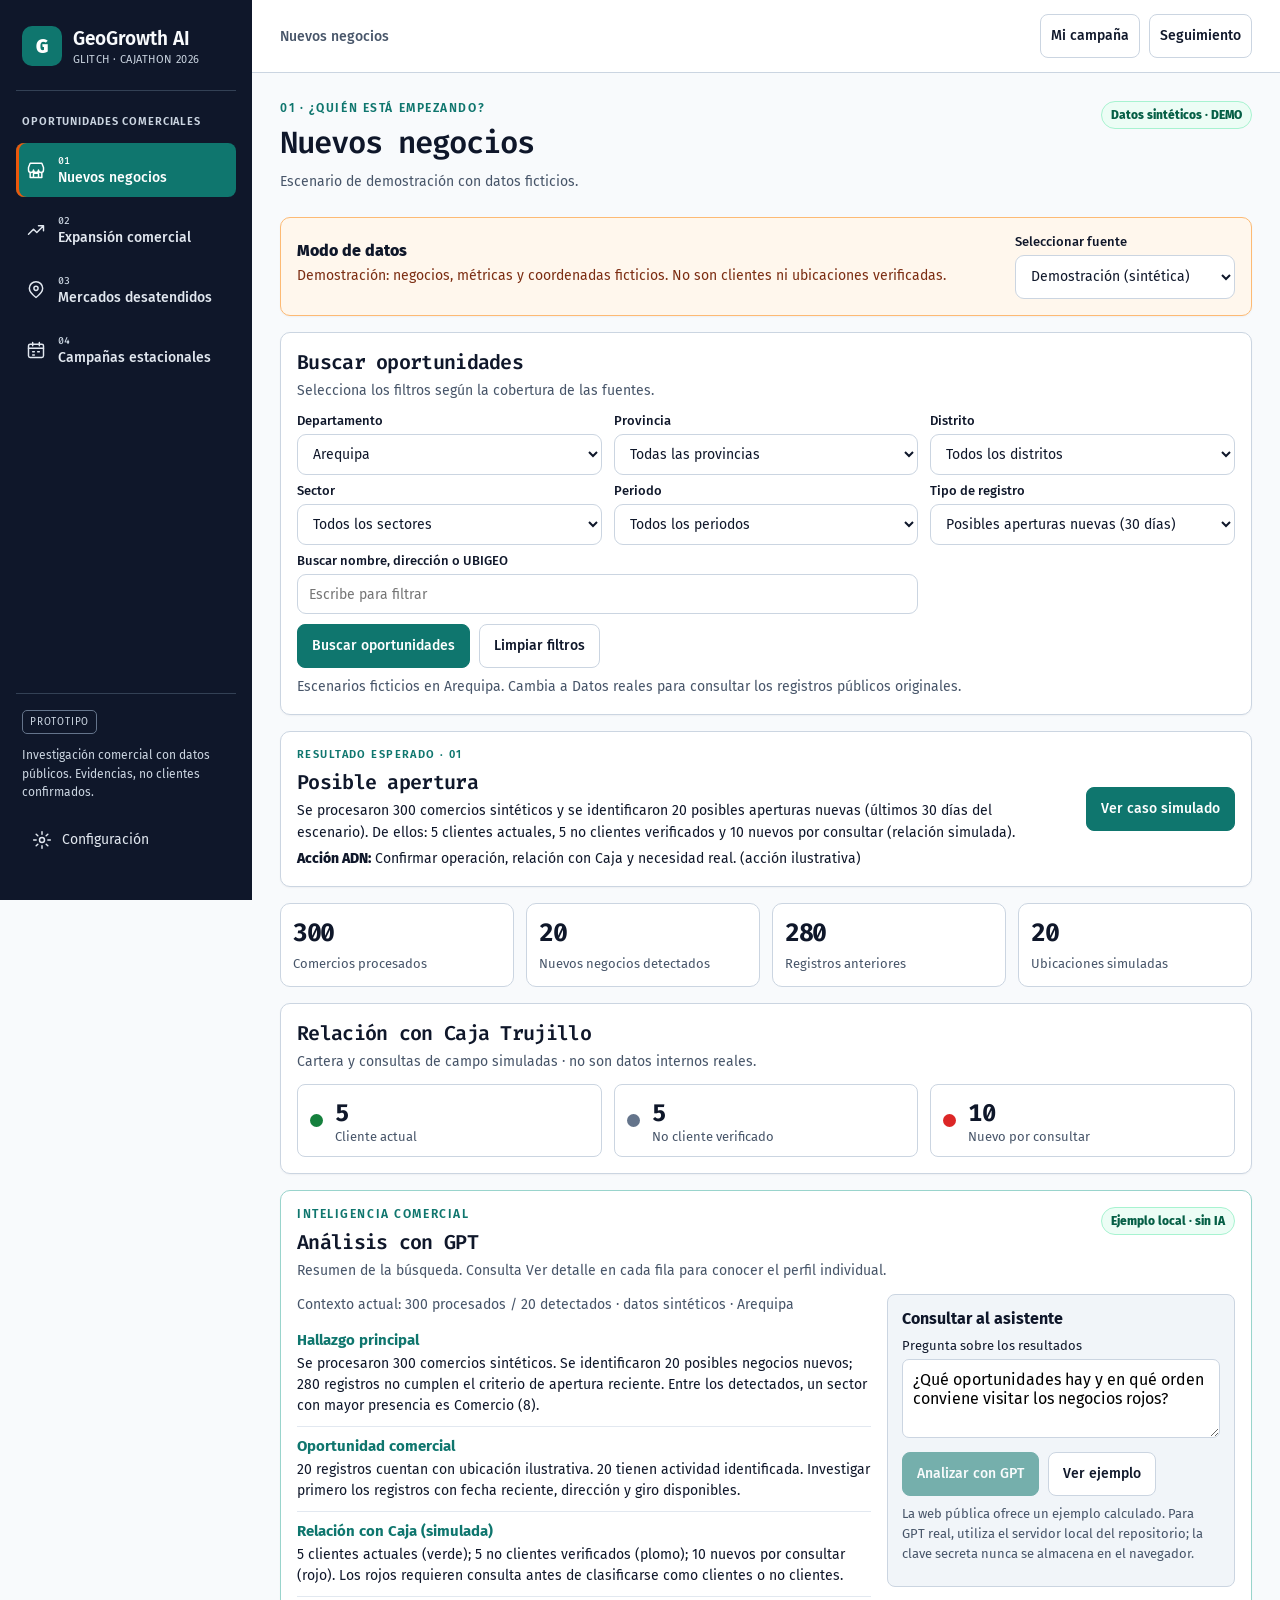
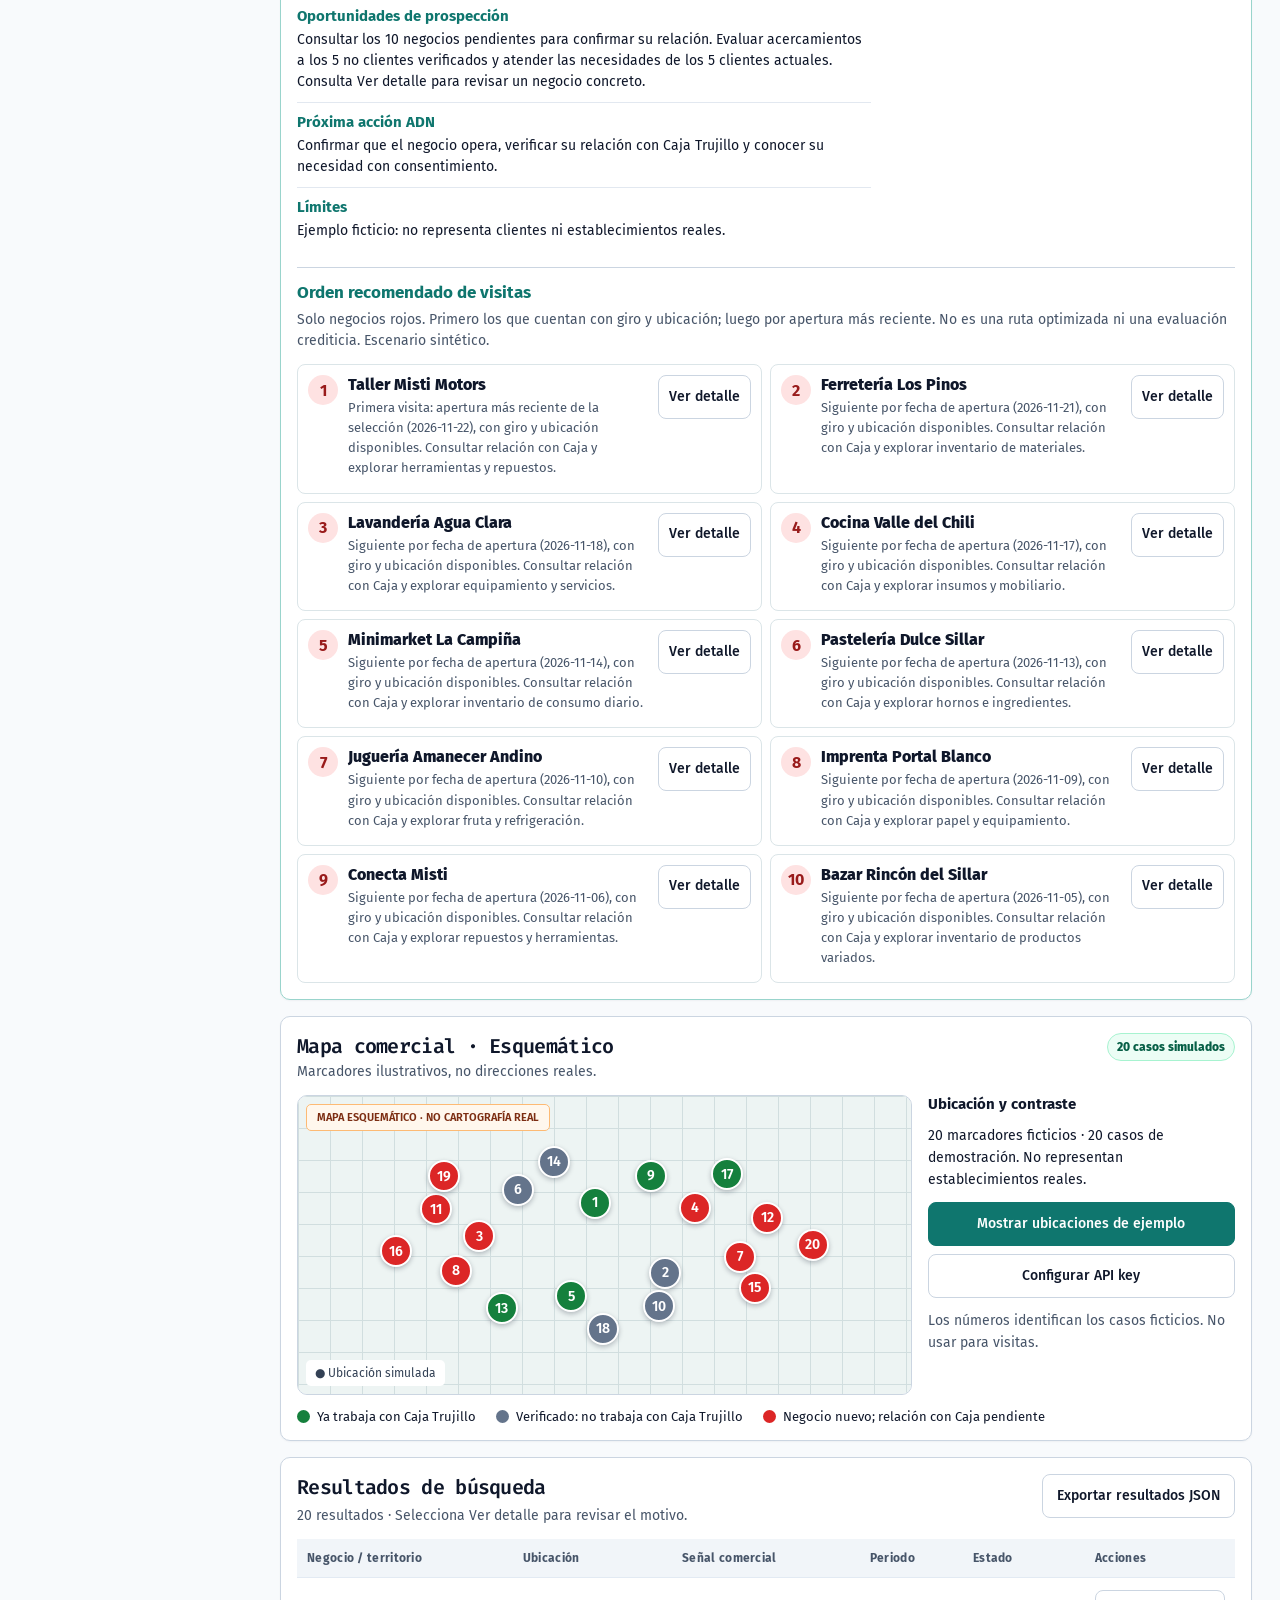
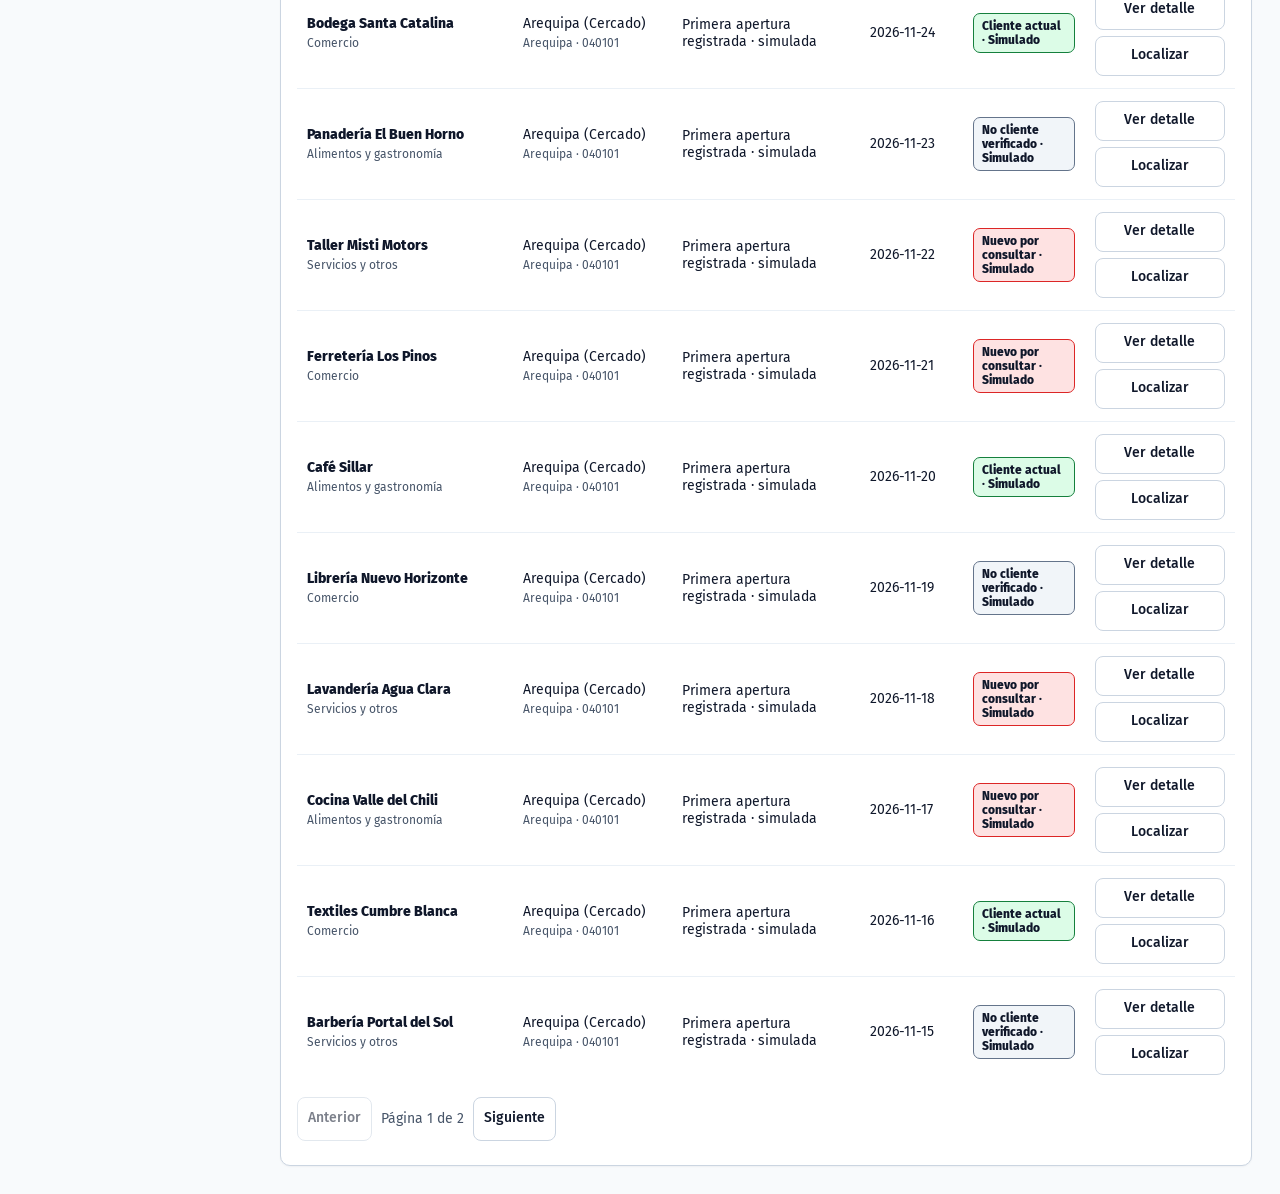
==== commit cd3f2df8: "Add explainable prospect visit sequence to general analysis" ====
--- a/index.html
+++ b/index.html
@@ -2,7 +2,7 @@
 <html lang="es"><head><meta charset="utf-8"><meta name="viewport" content="width=device-width, initial-scale=1">
 <meta name="description" content="GeoGrowth AI: Nuevos negocios. Prototipo de investigación comercial territorial.">
 <title>Nuevos negocios · GeoGrowth AI</title>
-<link rel="stylesheet" href="assets/app.css?v=029e3f1d6f1f"><link rel="stylesheet" href="assets/mercados-desatendidos.css?v=26a26fd97ef8"><link rel="stylesheet" href="assets/pro-max.css?v=404ce8a72e3f">
-<script defer src="assets/shell.js?v=7aade45a025c"></script><script defer src="assets/map-integrado.js?v=fd9ad309660d"></script><script defer src="assets/map-v11-bridge.js?v=2d764fbc8651"></script><script defer src="assets/google-v11.js?v=cdaea2d5b534"></script><script defer src="assets/seasonal.js?v=c3a5a7b56f71"></script><script defer src="assets/campo.js?v=6d9f568d8e3c"></script><script defer src="assets/demo-data.js?v=03f931738dd8"></script><script defer src="assets/ai-analysis.js?v=956810b170c4"></script><script defer src="assets/unified.js?v=328bea6df159"></script><script defer src="assets/app.js?v=afc7b60ac526"></script></head>
+<link rel="stylesheet" href="assets/app.css?v=029e3f1d6f1f"><link rel="stylesheet" href="assets/mercados-desatendidos.css?v=26a26fd97ef8"><link rel="stylesheet" href="assets/pro-max.css?v=d6d474778fc3">
+<script defer src="assets/shell.js?v=7aade45a025c"></script><script defer src="assets/map-integrado.js?v=fd9ad309660d"></script><script defer src="assets/map-v11-bridge.js?v=2d764fbc8651"></script><script defer src="assets/google-v11.js?v=cdaea2d5b534"></script><script defer src="assets/seasonal.js?v=c3a5a7b56f71"></script><script defer src="assets/campo.js?v=6d9f568d8e3c"></script><script defer src="assets/demo-data.js?v=03f931738dd8"></script><script defer src="assets/ai-analysis.js?v=30e67990515c"></script><script defer src="assets/unified.js?v=328bea6df159"></script><script defer src="assets/app.js?v=afc7b60ac526"></script></head>
 <body data-role="analista" data-section="bandeja"><a href="#content" class="skip-link">Saltar al contenido</a>
 <div class="layout"><aside class="sidebar" aria-label="Navegación principal"><div class="logo"><div class="logo-mark" aria-hidden="true">G</div><div><b>GeoGrowth AI</b><span>GLITCH · CAJATHON 2026</span></div></div><div class="nav-caption">OPORTUNIDADES COMERCIALES</div><nav class="nav" id="nav" aria-label="Cuatro oportunidades"></nav><div class="side-bottom"><span class="prototype-tag">PROTOTIPO</span><p>Investigación comercial con datos públicos. Evidencias, no clientes confirmados.</p><div id="settingsLink"></div></div></aside><div class="main"><header class="topbar"><span class="breadcrumb" id="breadcrumb">Nuevos negocios</span><div class="actions" id="roleSwitch"></div></header><main id="content" class="main-inner" tabindex="-1"><div class="card" role="status">Cargando GeoGrowth AI…</div></main></div></div><div id="toast" class="toast" role="status" aria-live="polite" hidden></div></body></html>
--- a/assets/pro-max.css
+++ b/assets/pro-max.css
@@ -25,3 +25,7 @@
 .ai-controls select{width:100%;min-height:44px;border:1px solid #cbd5e1;border-radius:7px;padding:8px;font:inherit;background:#fff;color:#0f172a}
 
 .individual-profile{margin-top:20px;border-top:1px solid #cbd5e1;padding-top:18px}.individual-source-grid{display:grid;grid-template-columns:repeat(2,minmax(0,1fr));gap:12px}.individual-source-grid .ai-block{border:1px solid #dbe5e8;border-radius:8px;background:#f8fafc;padding:14px}.individual-source-grid .ai-block:last-child{border:1px solid #99d4cc;background:#f0fdfa;grid-column:1/-1}.detail-ai-controls{margin-top:16px}.detail-ai-controls textarea{max-width:100%}@media(max-width:650px){.individual-source-grid{grid-template-columns:1fr}}
+
+.ai-visit-plan{margin-top:16px;border-top:1px solid #cbd5e1;padding-top:14px}.ai-visit-plan h3{font-size:17px;margin-bottom:6px;color:#0f766e}.ai-visit-plan ol{list-style:none;margin:12px 0 0;padding:0;display:grid;gap:8px}.ai-visit-plan li{display:flex;align-items:flex-start;gap:10px;border:1px solid #dbe5e8;border-radius:8px;padding:10px}.visit-number{display:grid;place-items:center;background:#fee2e2;color:#991b1b;border-radius:50%;width:30px;height:30px;flex:none;font-weight:700}.ai-visit-plan li>div{flex:1;min-width:0}.ai-visit-plan li p{font-size:13px;margin:4px 0;color:#475569}.ai-visit-plan li .btn{flex:none}@media(max-width:650px){.ai-visit-plan li{flex-wrap:wrap}.ai-visit-plan li .btn{margin-left:40px}}
+
+.ai-layout{align-items:start}.ai-visit-plan ol{grid-template-columns:repeat(2,minmax(0,1fr))}@media(max-width:1000px){.ai-visit-plan ol{grid-template-columns:1fr}}
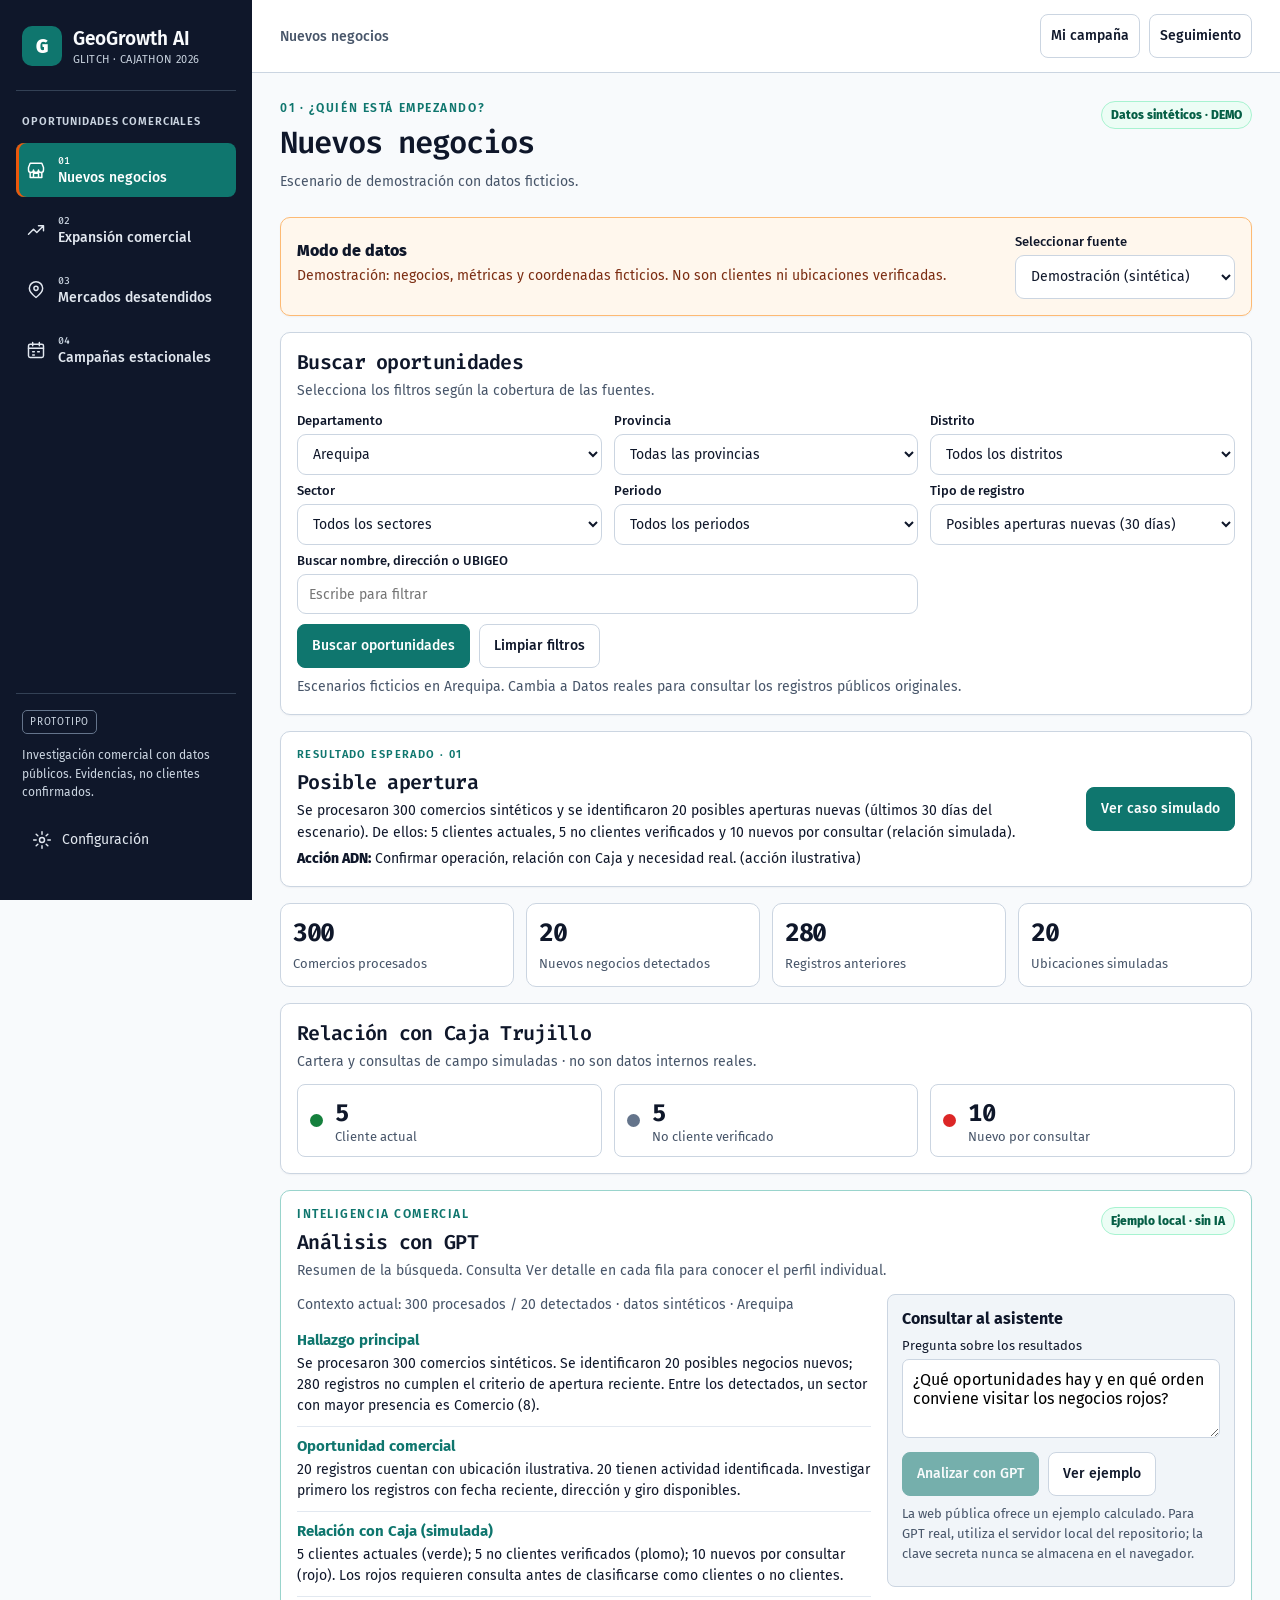
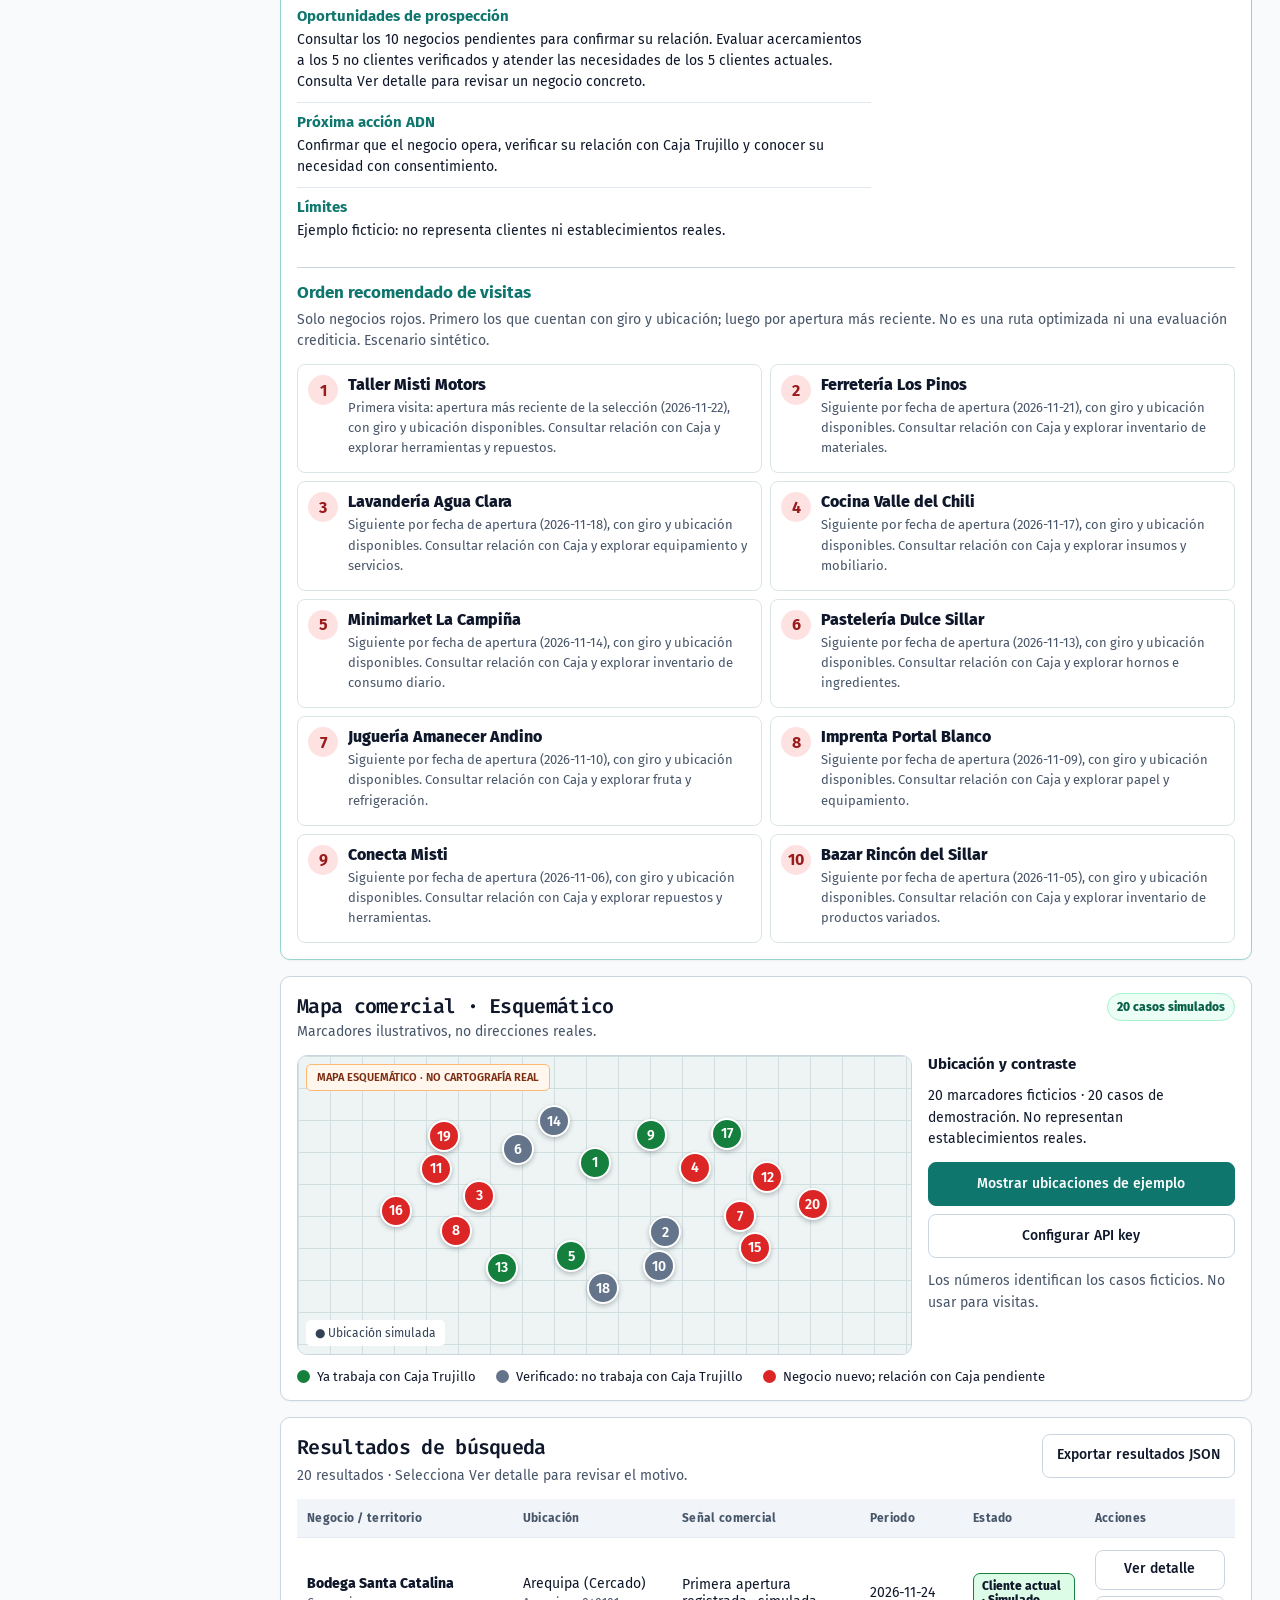
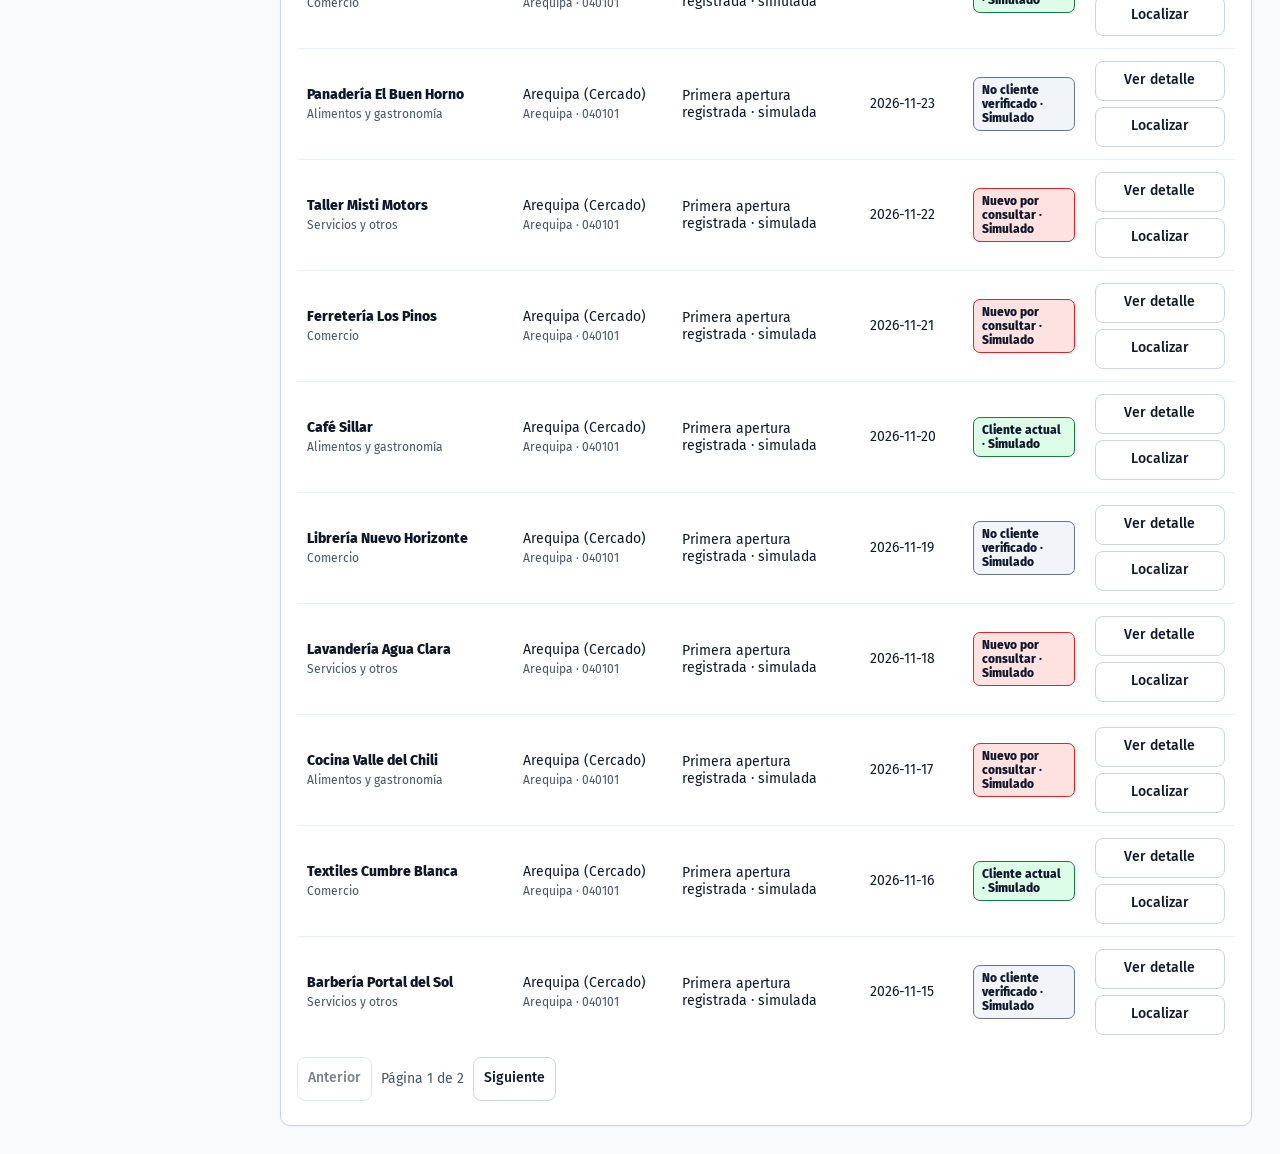
==== commit 2acbb593: "Open business details in shared modal and simplify GPT visit list" ====
--- a/index.html
+++ b/index.html
@@ -2,7 +2,7 @@
 <html lang="es"><head><meta charset="utf-8"><meta name="viewport" content="width=device-width, initial-scale=1">
 <meta name="description" content="GeoGrowth AI: Nuevos negocios. Prototipo de investigación comercial territorial.">
 <title>Nuevos negocios · GeoGrowth AI</title>
-<link rel="stylesheet" href="assets/app.css?v=029e3f1d6f1f"><link rel="stylesheet" href="assets/mercados-desatendidos.css?v=26a26fd97ef8"><link rel="stylesheet" href="assets/pro-max.css?v=d6d474778fc3">
-<script defer src="assets/shell.js?v=7aade45a025c"></script><script defer src="assets/map-integrado.js?v=fd9ad309660d"></script><script defer src="assets/map-v11-bridge.js?v=2d764fbc8651"></script><script defer src="assets/google-v11.js?v=cdaea2d5b534"></script><script defer src="assets/seasonal.js?v=c3a5a7b56f71"></script><script defer src="assets/campo.js?v=6d9f568d8e3c"></script><script defer src="assets/demo-data.js?v=03f931738dd8"></script><script defer src="assets/ai-analysis.js?v=30e67990515c"></script><script defer src="assets/unified.js?v=328bea6df159"></script><script defer src="assets/app.js?v=afc7b60ac526"></script></head>
+<link rel="stylesheet" href="assets/app.css?v=029e3f1d6f1f"><link rel="stylesheet" href="assets/mercados-desatendidos.css?v=26a26fd97ef8"><link rel="stylesheet" href="assets/pro-max.css?v=a5ff8271ecfe">
+<script defer src="assets/shell.js?v=7aade45a025c"></script><script defer src="assets/map-integrado.js?v=fd9ad309660d"></script><script defer src="assets/map-v11-bridge.js?v=2d764fbc8651"></script><script defer src="assets/google-v11.js?v=cdaea2d5b534"></script><script defer src="assets/seasonal.js?v=c3a5a7b56f71"></script><script defer src="assets/campo.js?v=6d9f568d8e3c"></script><script defer src="assets/demo-data.js?v=03f931738dd8"></script><script defer src="assets/ai-analysis.js?v=a56e6509b39c"></script><script defer src="assets/unified.js?v=2c06602b0bc6"></script><script defer src="assets/app.js?v=afc7b60ac526"></script></head>
 <body data-role="analista" data-section="bandeja"><a href="#content" class="skip-link">Saltar al contenido</a>
 <div class="layout"><aside class="sidebar" aria-label="Navegación principal"><div class="logo"><div class="logo-mark" aria-hidden="true">G</div><div><b>GeoGrowth AI</b><span>GLITCH · CAJATHON 2026</span></div></div><div class="nav-caption">OPORTUNIDADES COMERCIALES</div><nav class="nav" id="nav" aria-label="Cuatro oportunidades"></nav><div class="side-bottom"><span class="prototype-tag">PROTOTIPO</span><p>Investigación comercial con datos públicos. Evidencias, no clientes confirmados.</p><div id="settingsLink"></div></div></aside><div class="main"><header class="topbar"><span class="breadcrumb" id="breadcrumb">Nuevos negocios</span><div class="actions" id="roleSwitch"></div></header><main id="content" class="main-inner" tabindex="-1"><div class="card" role="status">Cargando GeoGrowth AI…</div></main></div></div><div id="toast" class="toast" role="status" aria-live="polite" hidden></div></body></html>
--- a/assets/pro-max.css
+++ b/assets/pro-max.css
@@ -29,3 +29,13 @@
 .ai-visit-plan{margin-top:16px;border-top:1px solid #cbd5e1;padding-top:14px}.ai-visit-plan h3{font-size:17px;margin-bottom:6px;color:#0f766e}.ai-visit-plan ol{list-style:none;margin:12px 0 0;padding:0;display:grid;gap:8px}.ai-visit-plan li{display:flex;align-items:flex-start;gap:10px;border:1px solid #dbe5e8;border-radius:8px;padding:10px}.visit-number{display:grid;place-items:center;background:#fee2e2;color:#991b1b;border-radius:50%;width:30px;height:30px;flex:none;font-weight:700}.ai-visit-plan li>div{flex:1;min-width:0}.ai-visit-plan li p{font-size:13px;margin:4px 0;color:#475569}.ai-visit-plan li .btn{flex:none}@media(max-width:650px){.ai-visit-plan li{flex-wrap:wrap}.ai-visit-plan li .btn{margin-left:40px}}
 
 .ai-layout{align-items:start}.ai-visit-plan ol{grid-template-columns:repeat(2,minmax(0,1fr))}@media(max-width:1000px){.ai-visit-plan ol{grid-template-columns:1fr}}
+
+/* Native dialog keeps the underlying page in place and traps keyboard focus. */
+dialog.u-detail-modal{position:fixed;inset:0;margin:auto!important;width:min(1040px,calc(100vw - 40px));max-width:calc(100vw - 40px);max-height:calc(100dvh - 48px);overflow:auto;overscroll-behavior:contain;background:#fff;color:#0f172a;border:1px solid #cbd5e1;border-radius:14px;padding:24px;box-shadow:0 24px 80px #0f172a40;box-sizing:border-box}
+dialog.u-detail-modal:not([open]),dialog.u-detail-modal[hidden]{display:none!important}
+dialog.u-detail-modal::backdrop{background:rgba(15,23,42,.55)}
+dialog.u-detail-modal>.card-header{position:sticky;top:-24px;z-index:2;background:#fff;margin:-24px -24px 18px;padding:18px 24px;border-bottom:1px solid #e2e8f0}
+html:has(dialog.u-detail-modal[open]){overflow:hidden}
+@media(max-width:650px){dialog.u-detail-modal{width:calc(100vw - 20px);max-width:calc(100vw - 20px);max-height:calc(100dvh - 20px);padding:14px}dialog.u-detail-modal>.card-header{top:-14px;margin:-14px -14px 14px;padding:14px}}
+
+dialog.u-detail-modal{overflow-x:hidden}dialog.u-detail-modal>.card-header{margin-left:0;margin-right:0;padding-left:0;padding-right:0;min-width:0}dialog.u-detail-modal .brief-grid,dialog.u-detail-modal .individual-source-grid{min-width:0}dialog.u-detail-modal .card-header>div{min-width:0;overflow-wrap:anywhere}
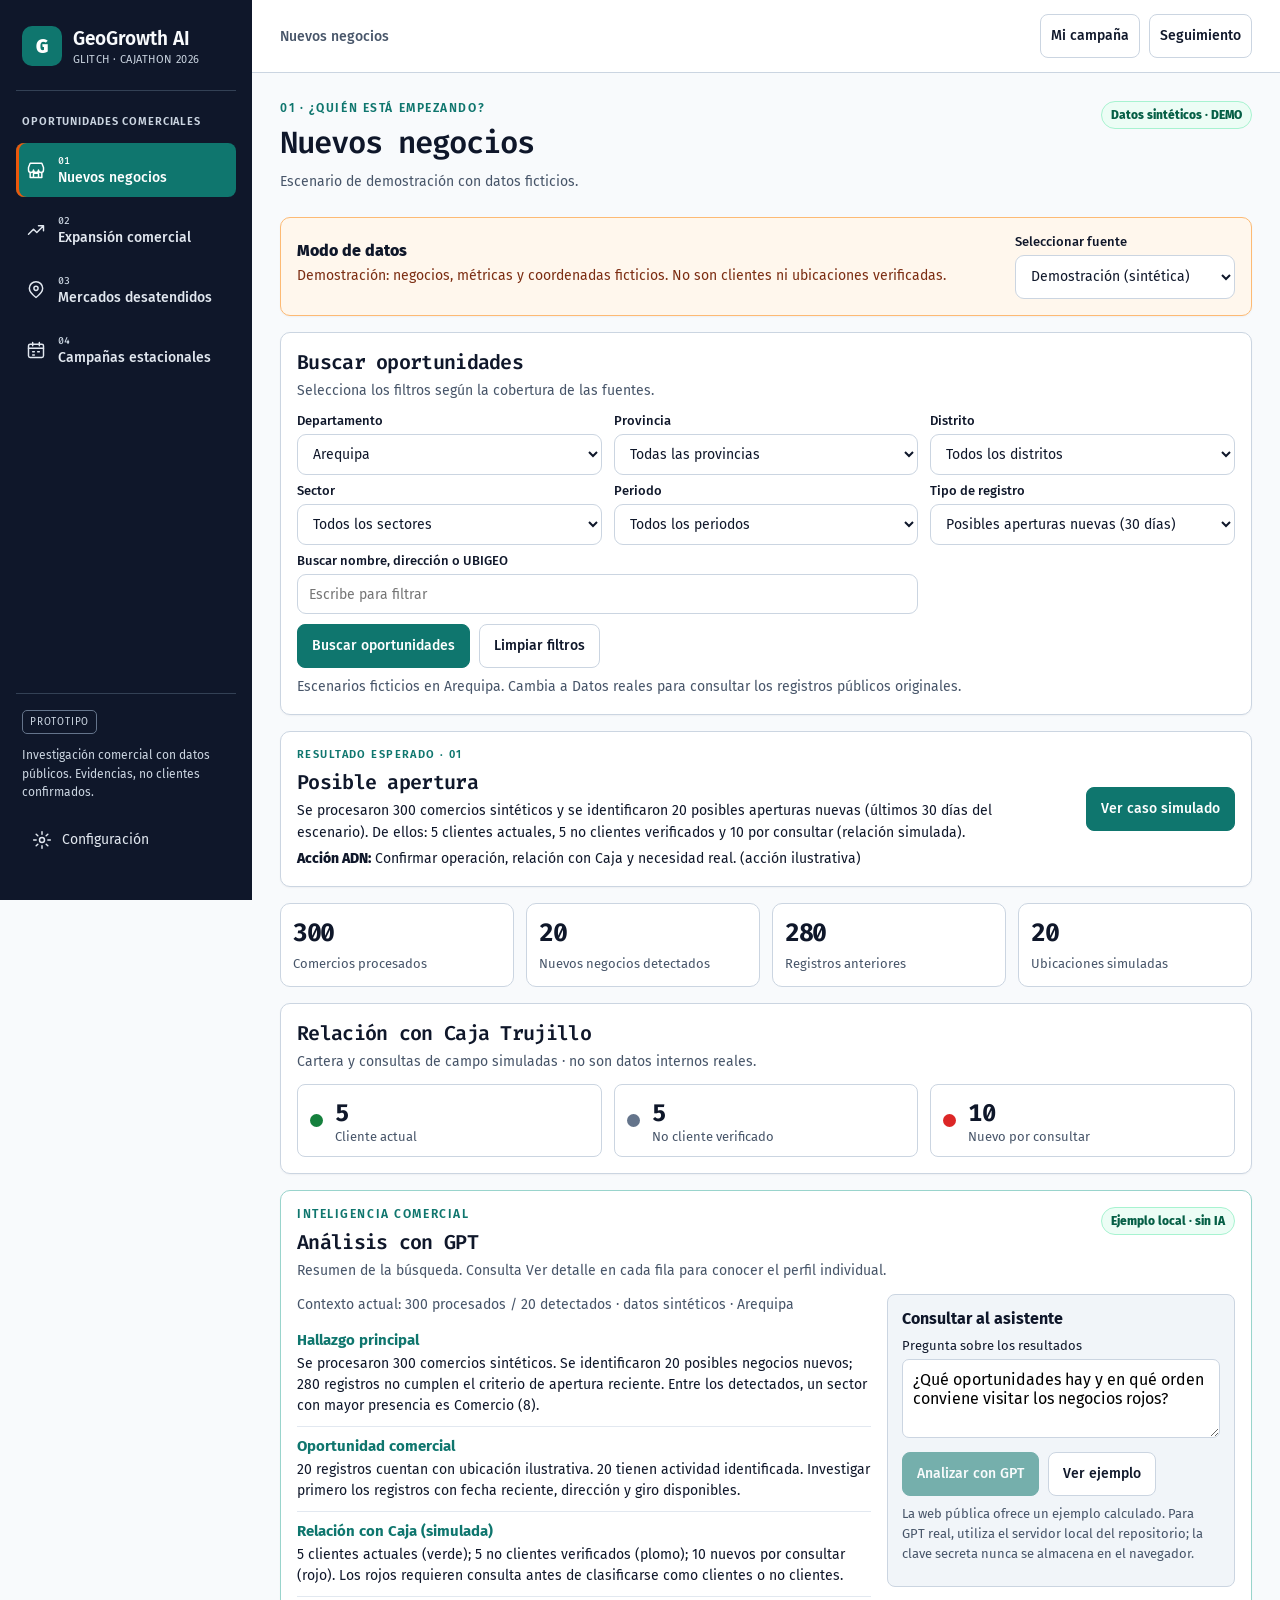
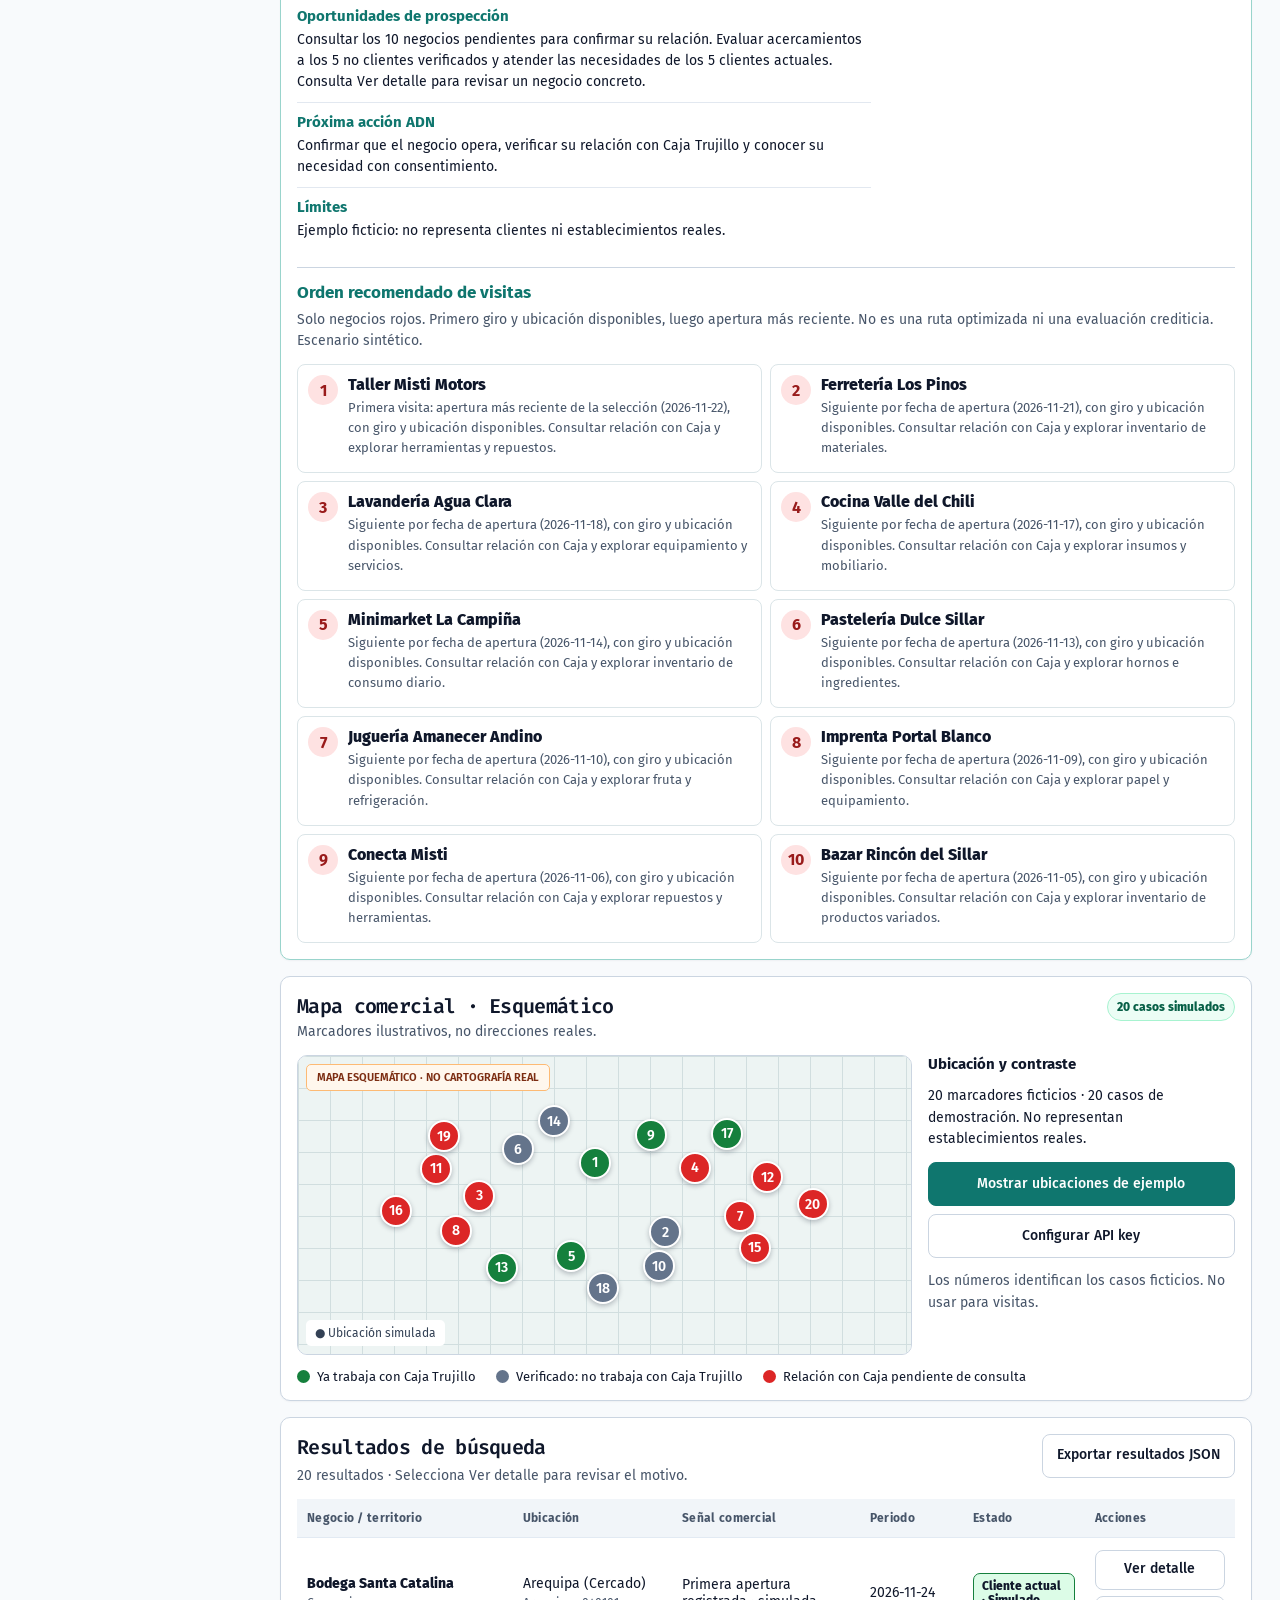
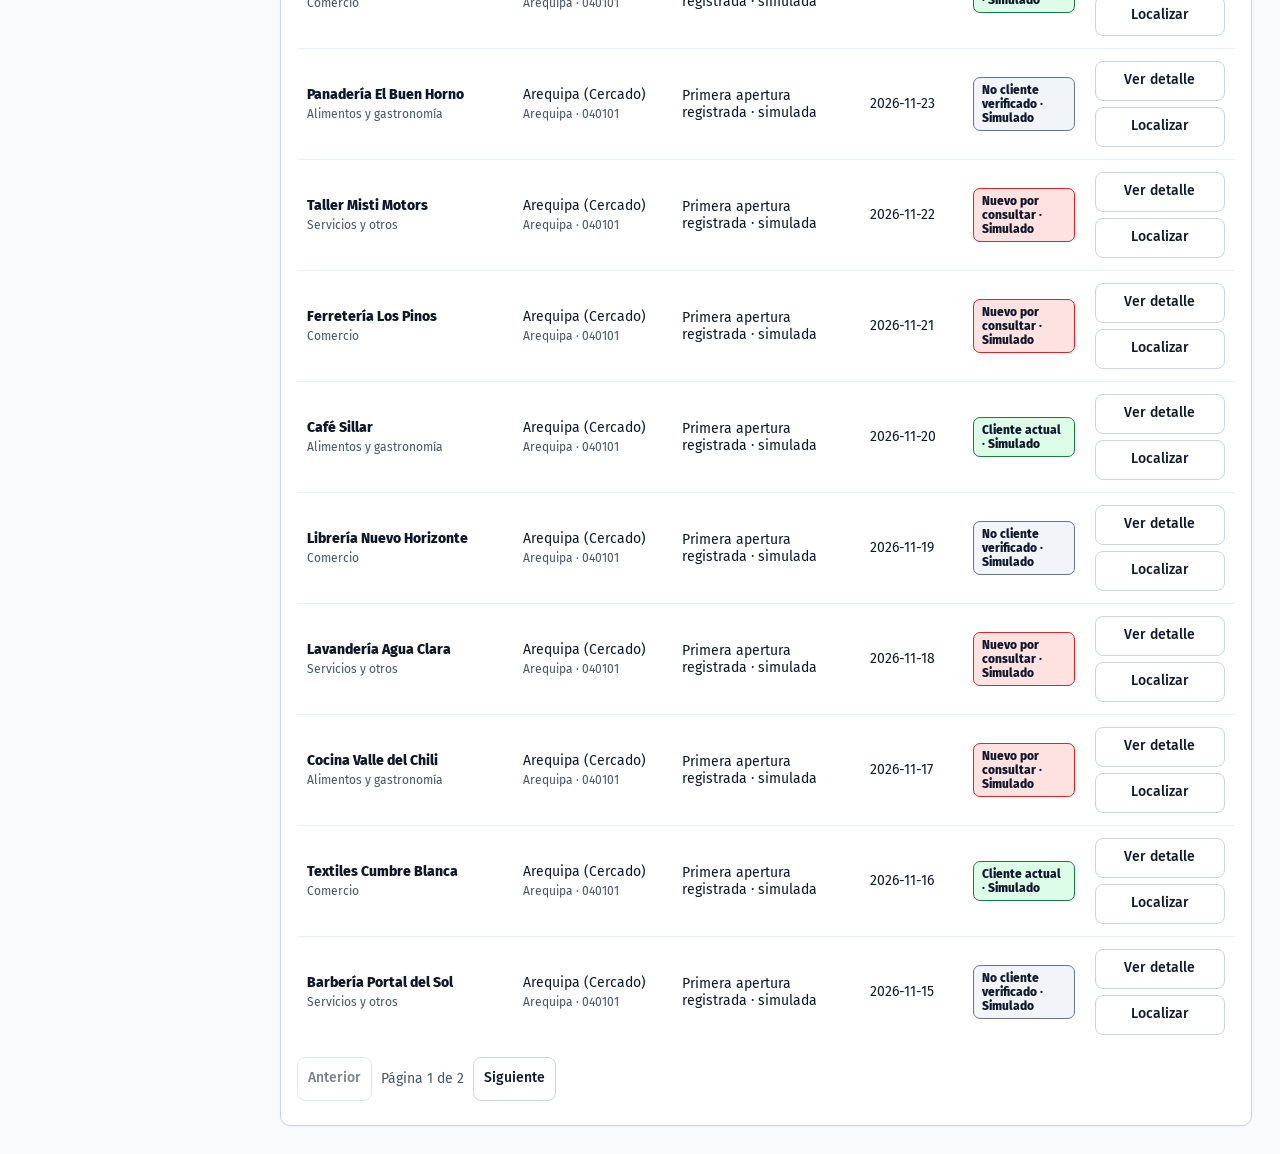
==== commit 8f7fe132: "Extend commercial analysis and detail profiles to all four modules" ====
--- a/index.html
+++ b/index.html
@@ -2,7 +2,7 @@
 <html lang="es"><head><meta charset="utf-8"><meta name="viewport" content="width=device-width, initial-scale=1">
 <meta name="description" content="GeoGrowth AI: Nuevos negocios. Prototipo de investigación comercial territorial.">
 <title>Nuevos negocios · GeoGrowth AI</title>
-<link rel="stylesheet" href="assets/app.css?v=029e3f1d6f1f"><link rel="stylesheet" href="assets/mercados-desatendidos.css?v=26a26fd97ef8"><link rel="stylesheet" href="assets/pro-max.css?v=a5ff8271ecfe">
-<script defer src="assets/shell.js?v=7aade45a025c"></script><script defer src="assets/map-integrado.js?v=fd9ad309660d"></script><script defer src="assets/map-v11-bridge.js?v=2d764fbc8651"></script><script defer src="assets/google-v11.js?v=cdaea2d5b534"></script><script defer src="assets/seasonal.js?v=c3a5a7b56f71"></script><script defer src="assets/campo.js?v=6d9f568d8e3c"></script><script defer src="assets/demo-data.js?v=03f931738dd8"></script><script defer src="assets/ai-analysis.js?v=a56e6509b39c"></script><script defer src="assets/unified.js?v=2c06602b0bc6"></script><script defer src="assets/app.js?v=afc7b60ac526"></script></head>
+<link rel="stylesheet" href="assets/app.css?v=029e3f1d6f1f"><link rel="stylesheet" href="assets/mercados-desatendidos.css?v=26a26fd97ef8"><link rel="stylesheet" href="assets/pro-max.css?v=baffe71f6bc6">
+<script defer src="assets/shell.js?v=7aade45a025c"></script><script defer src="assets/map-integrado.js?v=fd9ad309660d"></script><script defer src="assets/map-v11-bridge.js?v=2d764fbc8651"></script><script defer src="assets/google-v11.js?v=cdaea2d5b534"></script><script defer src="assets/seasonal.js?v=c3a5a7b56f71"></script><script defer src="assets/campo.js?v=6d9f568d8e3c"></script><script defer src="assets/demo-data.js?v=0f3814d276ee"></script><script defer src="assets/ai-analysis.js?v=36b30eb37f76"></script><script defer src="assets/unified.js?v=19b6db78850d"></script><script defer src="assets/app.js?v=afc7b60ac526"></script></head>
 <body data-role="analista" data-section="bandeja"><a href="#content" class="skip-link">Saltar al contenido</a>
 <div class="layout"><aside class="sidebar" aria-label="Navegación principal"><div class="logo"><div class="logo-mark" aria-hidden="true">G</div><div><b>GeoGrowth AI</b><span>GLITCH · CAJATHON 2026</span></div></div><div class="nav-caption">OPORTUNIDADES COMERCIALES</div><nav class="nav" id="nav" aria-label="Cuatro oportunidades"></nav><div class="side-bottom"><span class="prototype-tag">PROTOTIPO</span><p>Investigación comercial con datos públicos. Evidencias, no clientes confirmados.</p><div id="settingsLink"></div></div></aside><div class="main"><header class="topbar"><span class="breadcrumb" id="breadcrumb">Nuevos negocios</span><div class="actions" id="roleSwitch"></div></header><main id="content" class="main-inner" tabindex="-1"><div class="card" role="status">Cargando GeoGrowth AI…</div></main></div></div><div id="toast" class="toast" role="status" aria-live="polite" hidden></div></body></html>
--- a/assets/pro-max.css
+++ b/assets/pro-max.css
@@ -39,3 +39,5 @@
 @media(max-width:650px){dialog.u-detail-modal{width:calc(100vw - 20px);max-width:calc(100vw - 20px);max-height:calc(100dvh - 20px);padding:14px}dialog.u-detail-modal>.card-header{top:-14px;margin:-14px -14px 14px;padding:14px}}
 
 dialog.u-detail-modal{overflow-x:hidden}dialog.u-detail-modal>.card-header{margin-left:0;margin-right:0;padding-left:0;padding-right:0;min-width:0}dialog.u-detail-modal .brief-grid,dialog.u-detail-modal .individual-source-grid{min-width:0}dialog.u-detail-modal .card-header>div{min-width:0;overflow-wrap:anywhere}
+
+.ai-visit-plan.neutral-order .visit-number{background:#e2e8f0;color:#334155}
